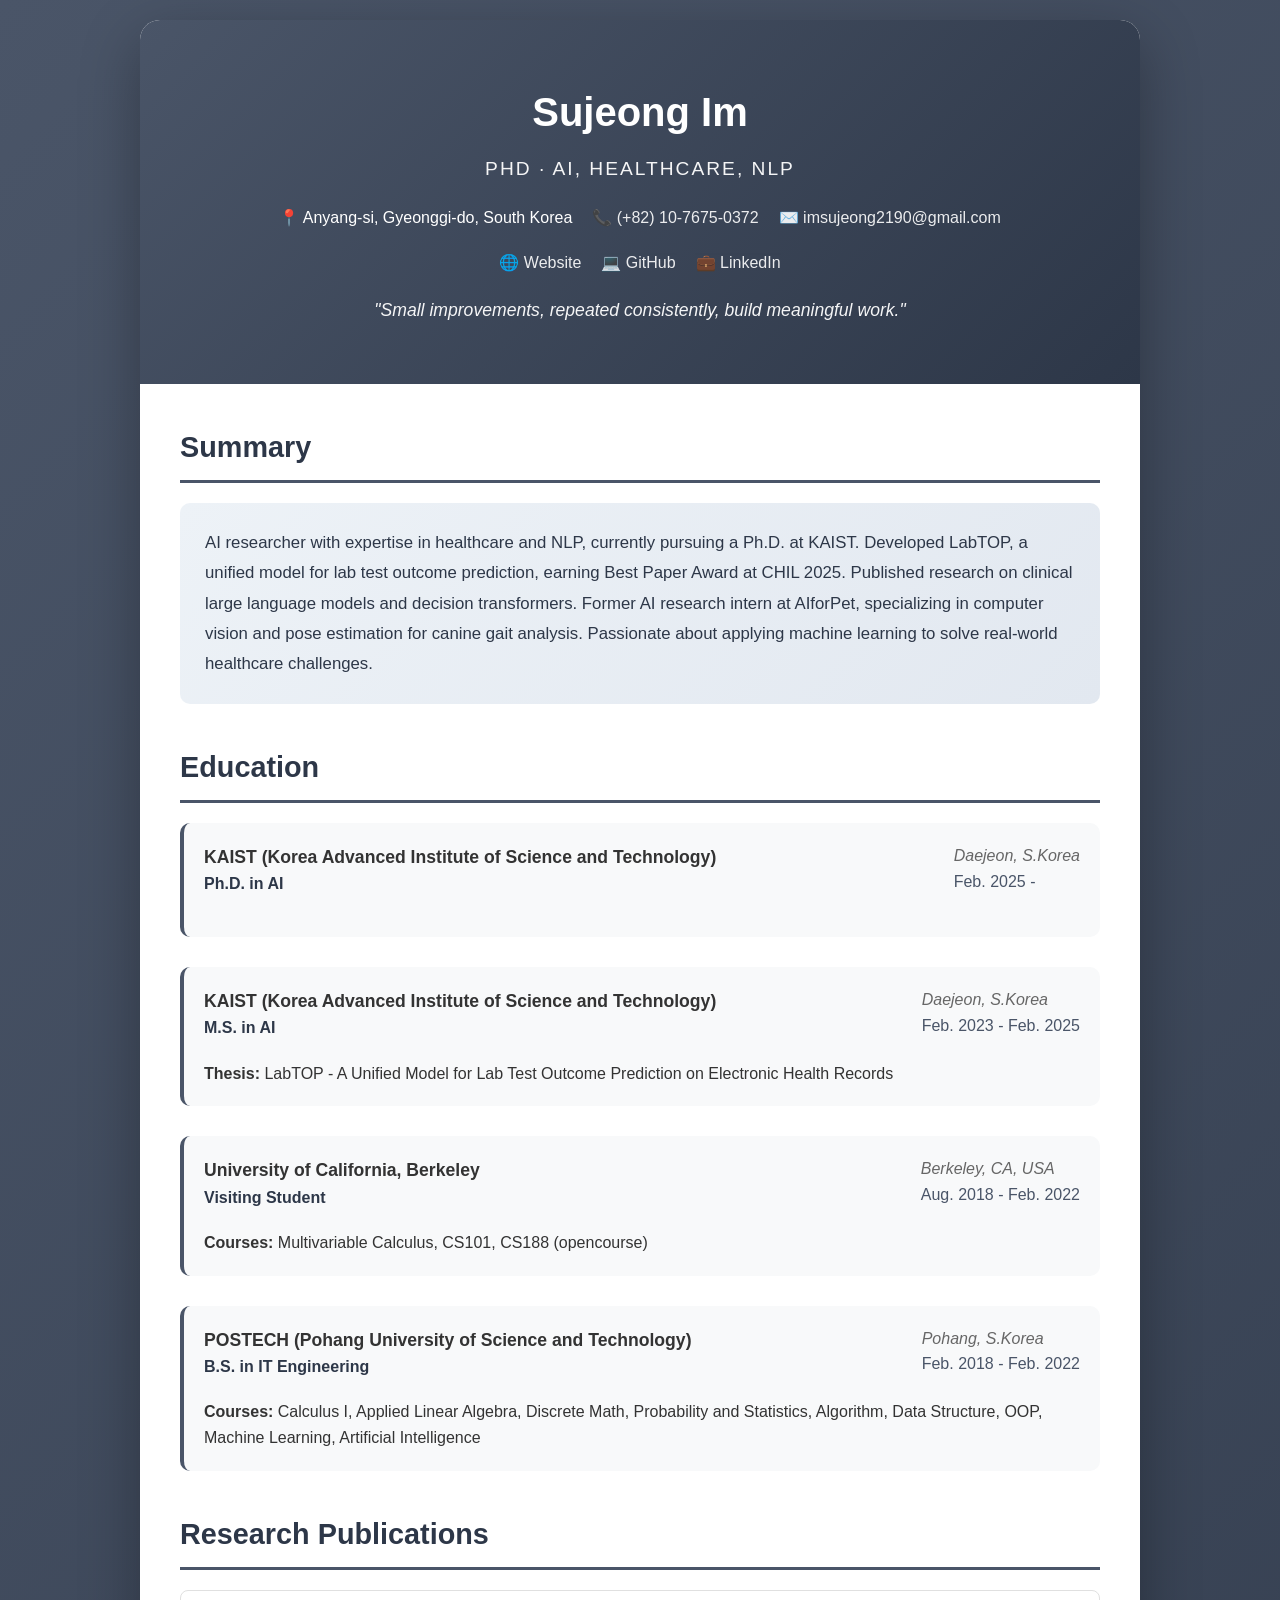
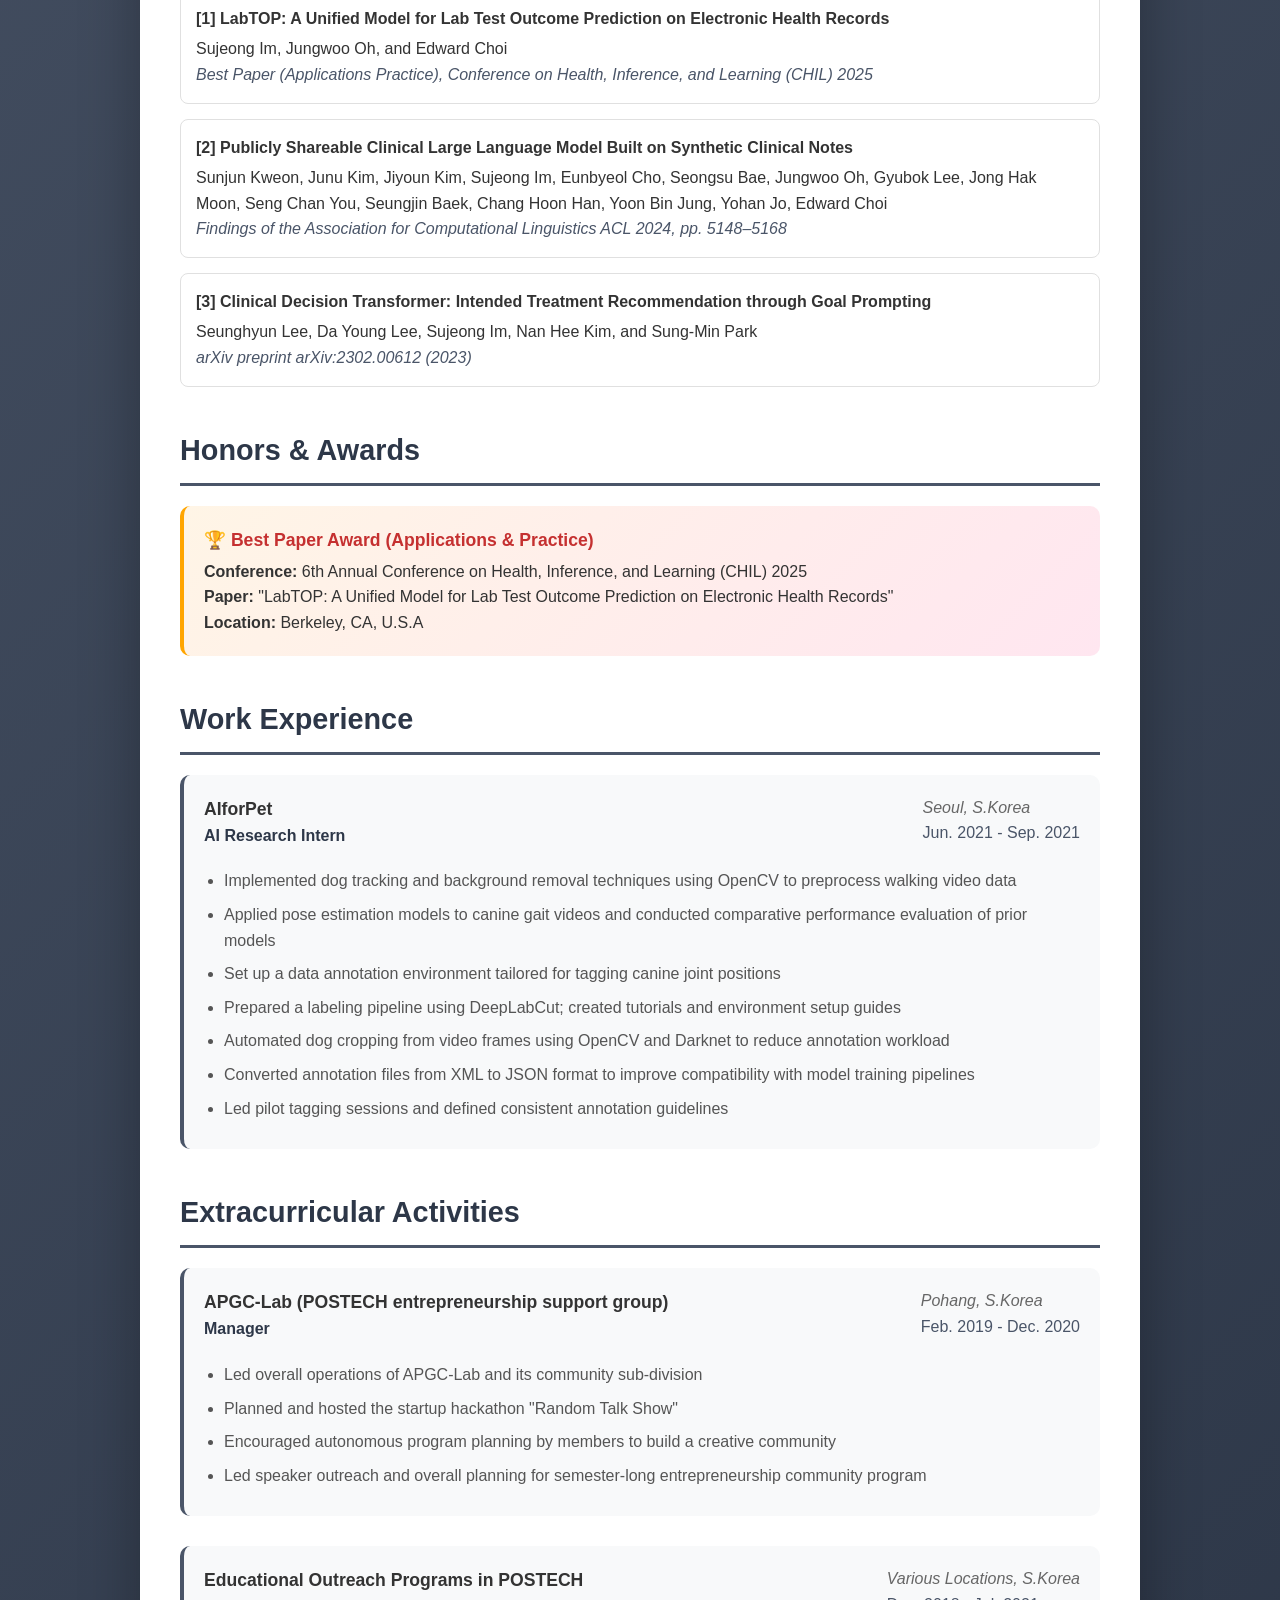
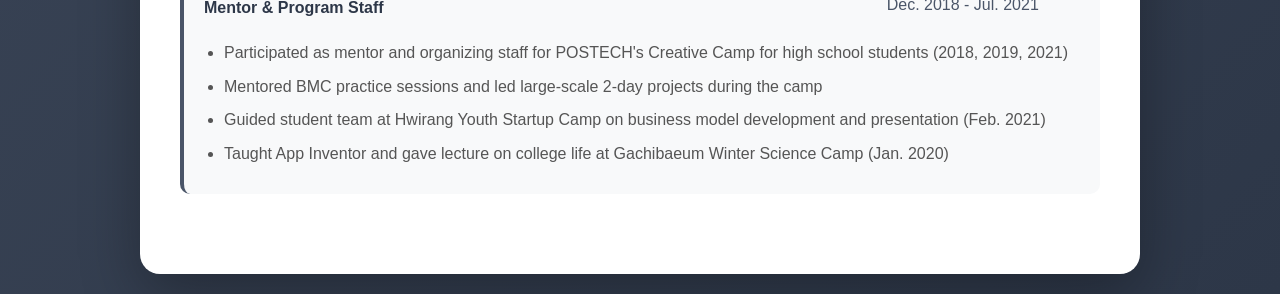
==== index.html @ f5089ef6 "Update index.html" ====
<!DOCTYPE html>
<html lang="ko">
<head>
    <meta charset="UTF-8">
    <meta name="viewport" content="width=device-width, initial-scale=1.0">
    <title>Sujeong Im - AI Researcher</title>
    <style>
        * {
            margin: 0;
            padding: 0;
            box-sizing: border-box;
        }

        body {
            font-family: -apple-system, BlinkMacSystemFont, 'Segoe UI', Roboto, 'Helvetica Neue', Arial, sans-serif;
            line-height: 1.6;
            color: #333;
            background: linear-gradient(135deg, #4a5568 0%, #2d3748 100%);
            min-height: 100vh;
            padding: 20px;
        }

        .container {
            max-width: 1000px;
            margin: 0 auto;
            background: white;
            border-radius: 20px;
            box-shadow: 0 20px 60px rgba(0,0,0,0.3);
            overflow: hidden;
        }

        header {
            background: linear-gradient(135deg, #4a5568 0%, #2d3748 100%);
            color: white;
            padding: 60px 40px;
            text-align: center;
        }

        h1 {
            font-size: 2.5em;
            margin-bottom: 10px;
            font-weight: 700;
        }

        .subtitle {
            font-size: 1.2em;
            opacity: 0.95;
            margin-bottom: 20px;
            letter-spacing: 2px;
        }

        .contact-info {
            display: flex;
            justify-content: center;
            gap: 20px;
            flex-wrap: wrap;
            margin-top: 20px;
        }

        .contact-info a {
            color: white;
            text-decoration: none;
            opacity: 0.9;
            transition: opacity 0.3s;
        }

        .contact-info a:hover {
            opacity: 1;
        }

        .quote {
            font-style: italic;
            margin-top: 20px;
            font-size: 1.1em;
            opacity: 0.95;
        }

        .content {
            padding: 40px;
        }

        section {
            margin-bottom: 40px;
        }

        h2 {
            color: #2d3748;
            font-size: 1.8em;
            margin-bottom: 20px;
            padding-bottom: 10px;
            border-bottom: 3px solid #4a5568;
        }

        h3 {
            color: #4a5568;
            font-size: 1.3em;
            margin-bottom: 10px;
        }

        .edu-item, .work-item, .activity-item {
            margin-bottom: 30px;
            padding: 20px;
            background: #f8f9fa;
            border-radius: 10px;
            border-left: 4px solid #4a5568;
        }

        .item-header {
            display: flex;
            justify-content: space-between;
            align-items: start;
            margin-bottom: 10px;
            flex-wrap: wrap;
        }

        .item-title {
            font-weight: 600;
            font-size: 1.1em;
            color: #333;
        }

        .item-location {
            color: #666;
            font-style: italic;
        }

        .item-date {
            color: #4a5568;
            font-weight: 500;
        }

        .item-role {
            color: #2d3748;
            font-weight: 600;
            margin-bottom: 10px;
        }

        ul {
            margin-left: 20px;
            margin-top: 10px;
        }

        li {
            margin-bottom: 8px;
            color: #555;
        }

        .publication {
            background: #fff;
            padding: 15px;
            margin-bottom: 15px;
            border-radius: 8px;
            border: 1px solid #e0e0e0;
        }

        .pub-title {
            font-weight: 600;
            color: #333;
            margin-bottom: 5px;
        }

        .pub-venue {
            color: #4a5568;
            font-style: italic;
        }

        .award {
            background: linear-gradient(135deg, #fff5e6 0%, #ffe6f0 100%);
            padding: 20px;
            border-radius: 10px;
            border-left: 4px solid #ffa500;
        }

        .award-title {
            font-weight: 700;
            font-size: 1.1em;
            color: #c53030;
            margin-bottom: 5px;
        }

        .summary-box {
            background: linear-gradient(135deg, #edf2f7 0%, #e2e8f0 100%);
            padding: 25px;
            border-radius: 10px;
            font-size: 1.05em;
            line-height: 1.8;
            color: #2d3748;
        }

        @media (max-width: 768px) {
            body {
                padding: 10px;
            }

            header {
                padding: 40px 20px;
            }

            h1 {
                font-size: 2em;
            }

            .content {
                padding: 20px;
            }

            .item-header {
                flex-direction: column;
            }

            .contact-info {
                flex-direction: column;
                gap: 10px;
            }
        }
    </style>
</head>
<body>
    <div class="container">
        <header>
            <h1>Sujeong Im</h1>
            <div class="subtitle">PHD · AI, HEALTHCARE, NLP</div>
            <div class="contact-info">
                <span>📍 Anyang-si, Gyeonggi-do, South Korea</span>
                <a href="tel:+821076750372">📞 (+82) 10-7675-0372</a>
                <a href="mailto:imsujeong2190@gmail.com">✉️ imsujeong2190@gmail.com</a>
            </div>
            <div class="contact-info">
                <a href="https://sujeongim.github.io/" target="_blank">🌐 Website</a>
                <a href="https://github.com/sujeongim" target="_blank">💻 GitHub</a>
                <a href="https://www.linkedin.com/in/sujeong-im-382959218/" target="_blank">💼 LinkedIn</a>
            </div>
            <div class="quote">"Small improvements, repeated consistently, build meaningful work."</div>
        </header>

        <div class="content">
            <section>
                <h2>Summary</h2>
                <div class="summary-box">
                    AI researcher with expertise in healthcare and NLP, currently pursuing a Ph.D. at KAIST. Developed LabTOP, a unified model for lab test outcome prediction, earning Best Paper Award at CHIL 2025. Published research on clinical large language models and decision transformers. Former AI research intern at AIforPet, specializing in computer vision and pose estimation for canine gait analysis. Passionate about applying machine learning to solve real-world healthcare challenges.
                </div>
            </section>

            <section>
                <h2>Education</h2>
                <div class="edu-item">
                    <div class="item-header">
                        <div>
                            <div class="item-title">KAIST (Korea Advanced Institute of Science and Technology)</div>
                            <div class="item-role">Ph.D. in AI</div>
                        </div>
                        <div>
                            <div class="item-location">Daejeon, S.Korea</div>
                            <div class="item-date">Feb. 2025 -</div>
                        </div>
                    </div>
                </div>

                <div class="edu-item">
                    <div class="item-header">
                        <div>
                            <div class="item-title">KAIST (Korea Advanced Institute of Science and Technology)</div>
                            <div class="item-role">M.S. in AI</div>
                        </div>
                        <div>
                            <div class="item-location">Daejeon, S.Korea</div>
                            <div class="item-date">Feb. 2023 - Feb. 2025</div>
                        </div>
                    </div>
                    <div><strong>Thesis:</strong> LabTOP - A Unified Model for Lab Test Outcome Prediction on Electronic Health Records</div>
                </div>

                <div class="edu-item">
                    <div class="item-header">
                        <div>
                            <div class="item-title">University of California, Berkeley</div>
                            <div class="item-role">Visiting Student</div>
                        </div>
                        <div>
                            <div class="item-location">Berkeley, CA, USA</div>
                            <div class="item-date">Aug. 2018 - Feb. 2022</div>
                        </div>
                    </div>
                    <div><strong>Courses:</strong> Multivariable Calculus, CS101, CS188 (opencourse)</div>
                </div>

                <div class="edu-item">
                    <div class="item-header">
                        <div>
                            <div class="item-title">POSTECH (Pohang University of Science and Technology)</div>
                            <div class="item-role">B.S. in IT Engineering</div>
                        </div>
                        <div>
                            <div class="item-location">Pohang, S.Korea</div>
                            <div class="item-date">Feb. 2018 - Feb. 2022</div>
                        </div>
                    </div>
                    <div><strong>Courses:</strong> Calculus I, Applied Linear Algebra, Discrete Math, Probability and Statistics, Algorithm, Data Structure, OOP, Machine Learning, Artificial Intelligence</div>
                </div>
            </section>

            <section>
                <h2>Research Publications</h2>
                <div class="publication">
                    <div class="pub-title">[1] LabTOP: A Unified Model for Lab Test Outcome Prediction on Electronic Health Records</div>
                    <div>Sujeong Im, Jungwoo Oh, and Edward Choi</div>
                    <div class="pub-venue">Best Paper (Applications Practice), Conference on Health, Inference, and Learning (CHIL) 2025</div>
                </div>

                <div class="publication">
                    <div class="pub-title">[2] Publicly Shareable Clinical Large Language Model Built on Synthetic Clinical Notes</div>
                    <div>Sunjun Kweon, Junu Kim, Jiyoun Kim, Sujeong Im, Eunbyeol Cho, Seongsu Bae, Jungwoo Oh, Gyubok Lee, Jong Hak Moon, Seng Chan You, Seungjin Baek, Chang Hoon Han, Yoon Bin Jung, Yohan Jo, Edward Choi</div>
                    <div class="pub-venue">Findings of the Association for Computational Linguistics ACL 2024, pp. 5148–5168</div>
                </div>

                <div class="publication">
                    <div class="pub-title">[3] Clinical Decision Transformer: Intended Treatment Recommendation through Goal Prompting</div>
                    <div>Seunghyun Lee, Da Young Lee, Sujeong Im, Nan Hee Kim, and Sung-Min Park</div>
                    <div class="pub-venue">arXiv preprint arXiv:2302.00612 (2023)</div>
                </div>
            </section>

            <section>
                <h2>Honors & Awards</h2>
                <div class="award">
                    <div class="award-title">🏆 Best Paper Award (Applications & Practice)</div>
                    <div><strong>Conference:</strong> 6th Annual Conference on Health, Inference, and Learning (CHIL) 2025</div>
                    <div><strong>Paper:</strong> "LabTOP: A Unified Model for Lab Test Outcome Prediction on Electronic Health Records"</div>
                    <div><strong>Location:</strong> Berkeley, CA, U.S.A</div>
                </div>
            </section>

            <section>
                <h2>Work Experience</h2>
                <div class="work-item">
                    <div class="item-header">
                        <div>
                            <div class="item-title">AIforPet</div>
                            <div class="item-role">AI Research Intern</div>
                        </div>
                        <div>
                            <div class="item-location">Seoul, S.Korea</div>
                            <div class="item-date">Jun. 2021 - Sep. 2021</div>
                        </div>
                    </div>
                    <ul>
                        <li>Implemented dog tracking and background removal techniques using OpenCV to preprocess walking video data</li>
                        <li>Applied pose estimation models to canine gait videos and conducted comparative performance evaluation of prior models</li>
                        <li>Set up a data annotation environment tailored for tagging canine joint positions</li>
                        <li>Prepared a labeling pipeline using DeepLabCut; created tutorials and environment setup guides</li>
                        <li>Automated dog cropping from video frames using OpenCV and Darknet to reduce annotation workload</li>
                        <li>Converted annotation files from XML to JSON format to improve compatibility with model training pipelines</li>
                        <li>Led pilot tagging sessions and defined consistent annotation guidelines</li>
                    </ul>
                </div>
            </section>

            <section>
                <h2>Extracurricular Activities</h2>
                <div class="activity-item">
                    <div class="item-header">
                        <div>
                            <div class="item-title">APGC-Lab (POSTECH entrepreneurship support group)</div>
                            <div class="item-role">Manager</div>
                        </div>
                        <div>
                            <div class="item-location">Pohang, S.Korea</div>
                            <div class="item-date">Feb. 2019 - Dec. 2020</div>
                        </div>
                    </div>
                    <ul>
                        <li>Led overall operations of APGC-Lab and its community sub-division</li>
                        <li>Planned and hosted the startup hackathon "Random Talk Show"</li>
                        <li>Encouraged autonomous program planning by members to build a creative community</li>
                        <li>Led speaker outreach and overall planning for semester-long entrepreneurship community program</li>
                    </ul>
                </div>

                <div class="activity-item">
                    <div class="item-header">
                        <div>
                            <div class="item-title">Educational Outreach Programs in POSTECH</div>
                            <div class="item-role">Mentor & Program Staff</div>
                        </div>
                        <div>
                            <div class="item-location">Various Locations, S.Korea</div>
                            <div class="item-date">Dec. 2018 - Jul. 2021</div>
                        </div>
                    </div>
                    <ul>
                        <li>Participated as mentor and organizing staff for POSTECH's Creative Camp for high school students (2018, 2019, 2021)</li>
                        <li>Mentored BMC practice sessions and led large-scale 2-day projects during the camp</li>
                        <li>Guided student team at Hwirang Youth Startup Camp on business model development and presentation (Feb. 2021)</li>
                        <li>Taught App Inventor and gave lecture on college life at Gachibaeum Winter Science Camp (Jan. 2020)</li>
                    </ul>
                </div>
            </section>
        </div>
    </div>
</body>
</html>
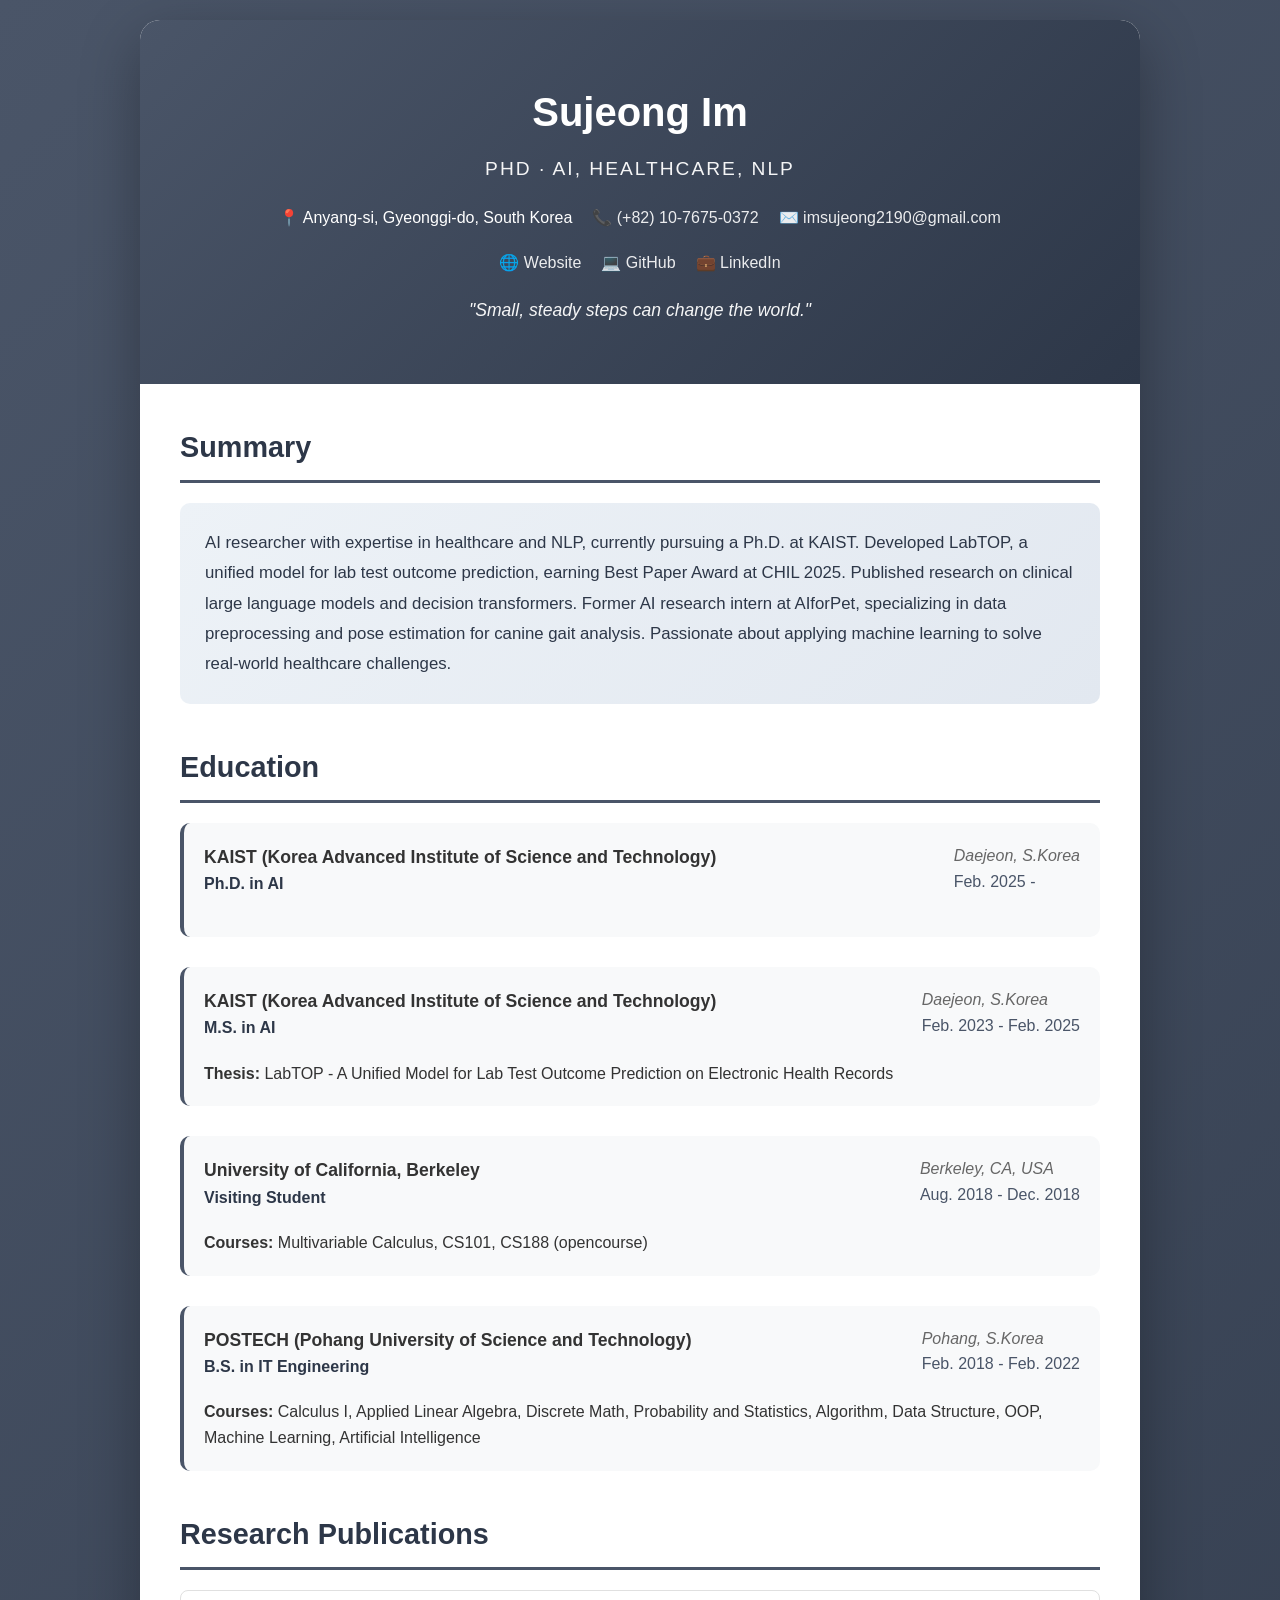
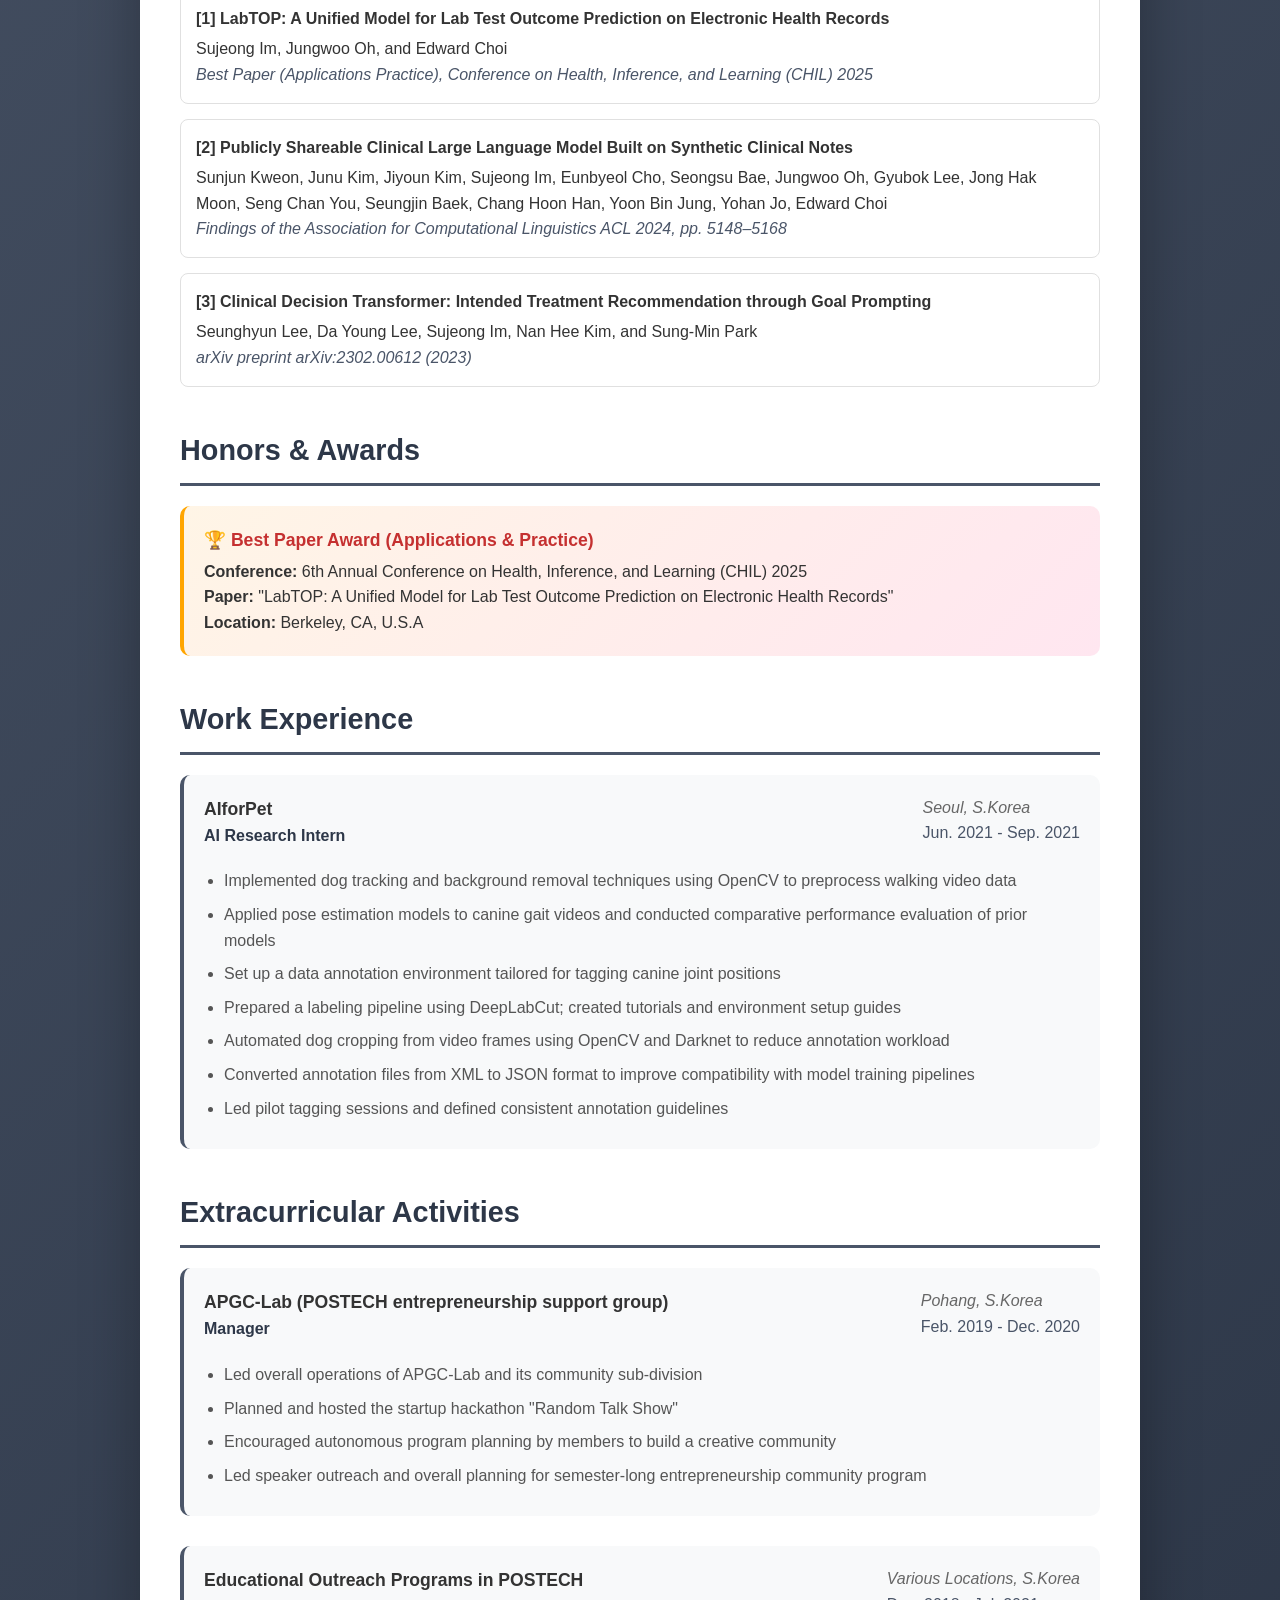
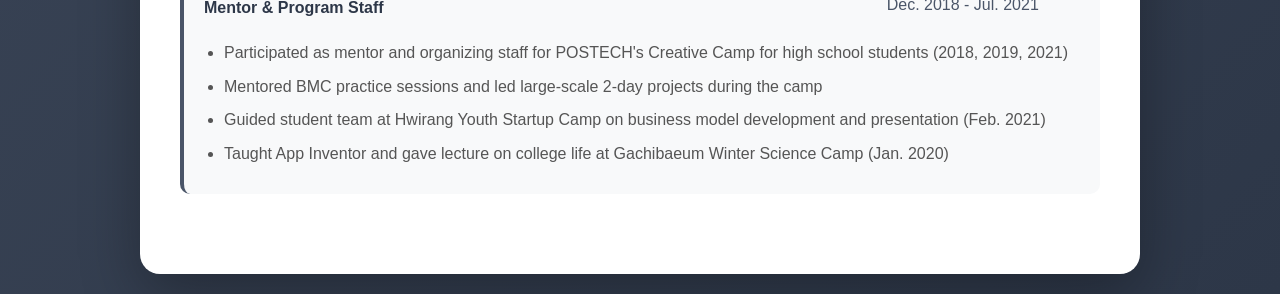
==== commit 66f8fff8: "edit : changed contents" ====
--- a/index.html
+++ b/index.html
@@ -230,14 +230,14 @@
                 <a href="https://github.com/sujeongim" target="_blank">💻 GitHub</a>
                 <a href="https://www.linkedin.com/in/sujeong-im-382959218/" target="_blank">💼 LinkedIn</a>
             </div>
-            <div class="quote">"Small improvements, repeated consistently, build meaningful work."</div>
+            <div class="quote">"Small, steady steps can change the world."</div>
         </header>
 
         <div class="content">
             <section>
                 <h2>Summary</h2>
                 <div class="summary-box">
-                    AI researcher with expertise in healthcare and NLP, currently pursuing a Ph.D. at KAIST. Developed LabTOP, a unified model for lab test outcome prediction, earning Best Paper Award at CHIL 2025. Published research on clinical large language models and decision transformers. Former AI research intern at AIforPet, specializing in computer vision and pose estimation for canine gait analysis. Passionate about applying machine learning to solve real-world healthcare challenges.
+                    AI researcher with expertise in healthcare and NLP, currently pursuing a Ph.D. at KAIST. Developed LabTOP, a unified model for lab test outcome prediction, earning Best Paper Award at CHIL 2025. Published research on clinical large language models and decision transformers. Former AI research intern at AIforPet, specializing in data preprocessing and pose estimation for canine gait analysis. Passionate about applying machine learning to solve real-world healthcare challenges.
                 </div>
             </section>
 
@@ -278,7 +278,7 @@
                         </div>
                         <div>
                             <div class="item-location">Berkeley, CA, USA</div>
-                            <div class="item-date">Aug. 2018 - Feb. 2022</div>
+                            <div class="item-date">Aug. 2018 - Dec. 2018</div>
                         </div>
                     </div>
                     <div><strong>Courses:</strong> Multivariable Calculus, CS101, CS188 (opencourse)</div>
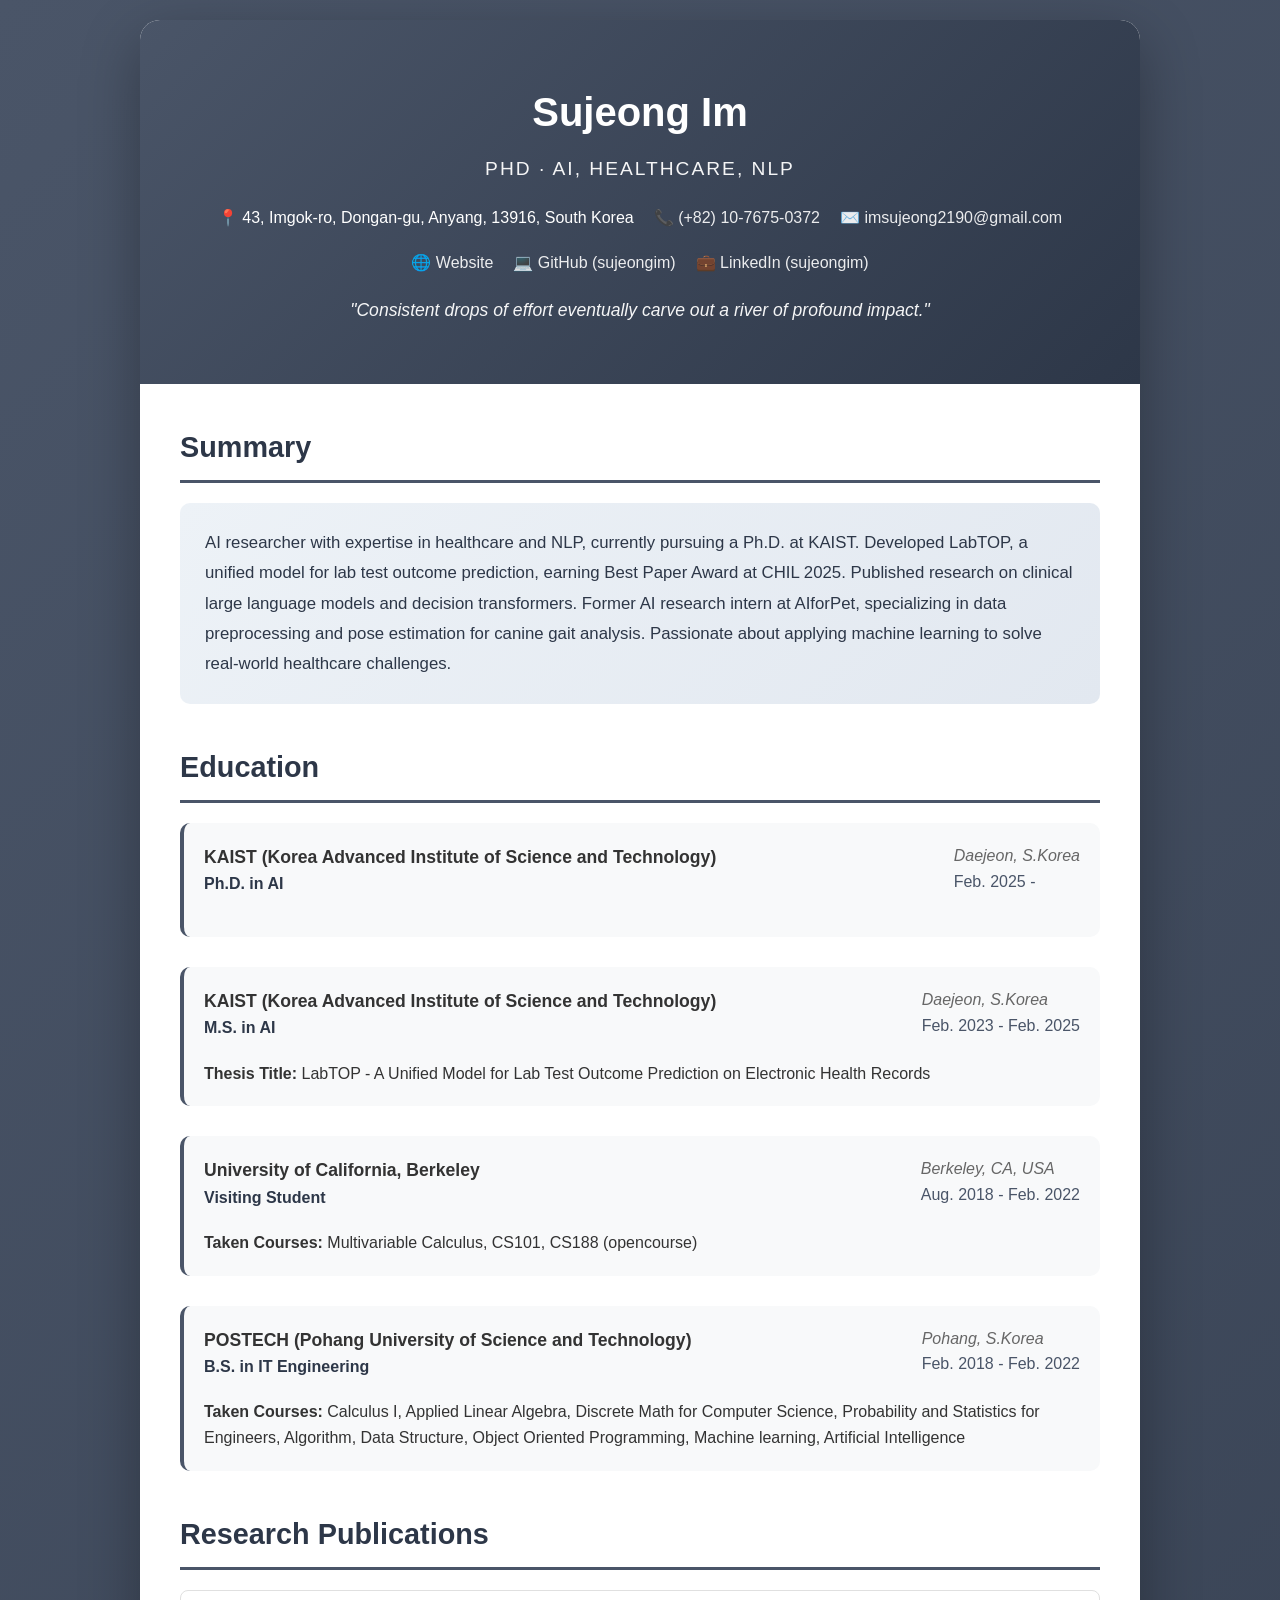
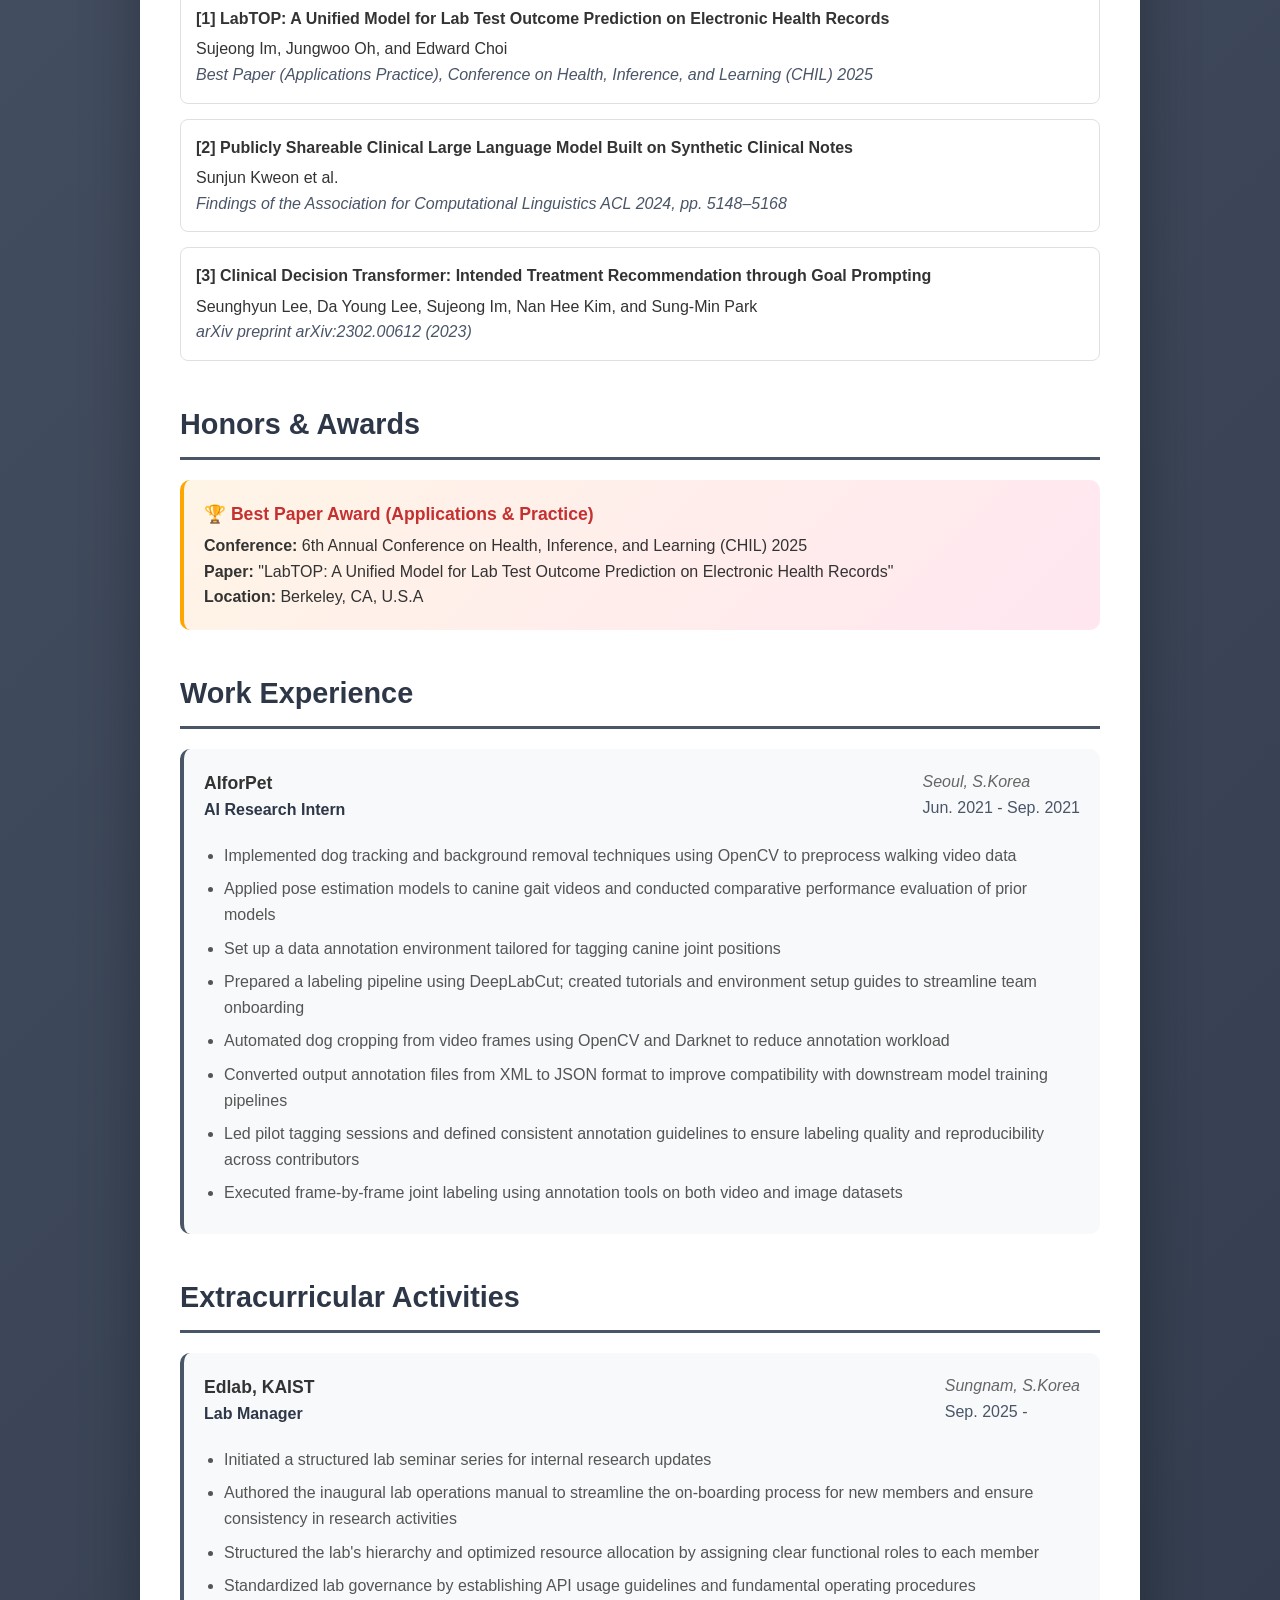
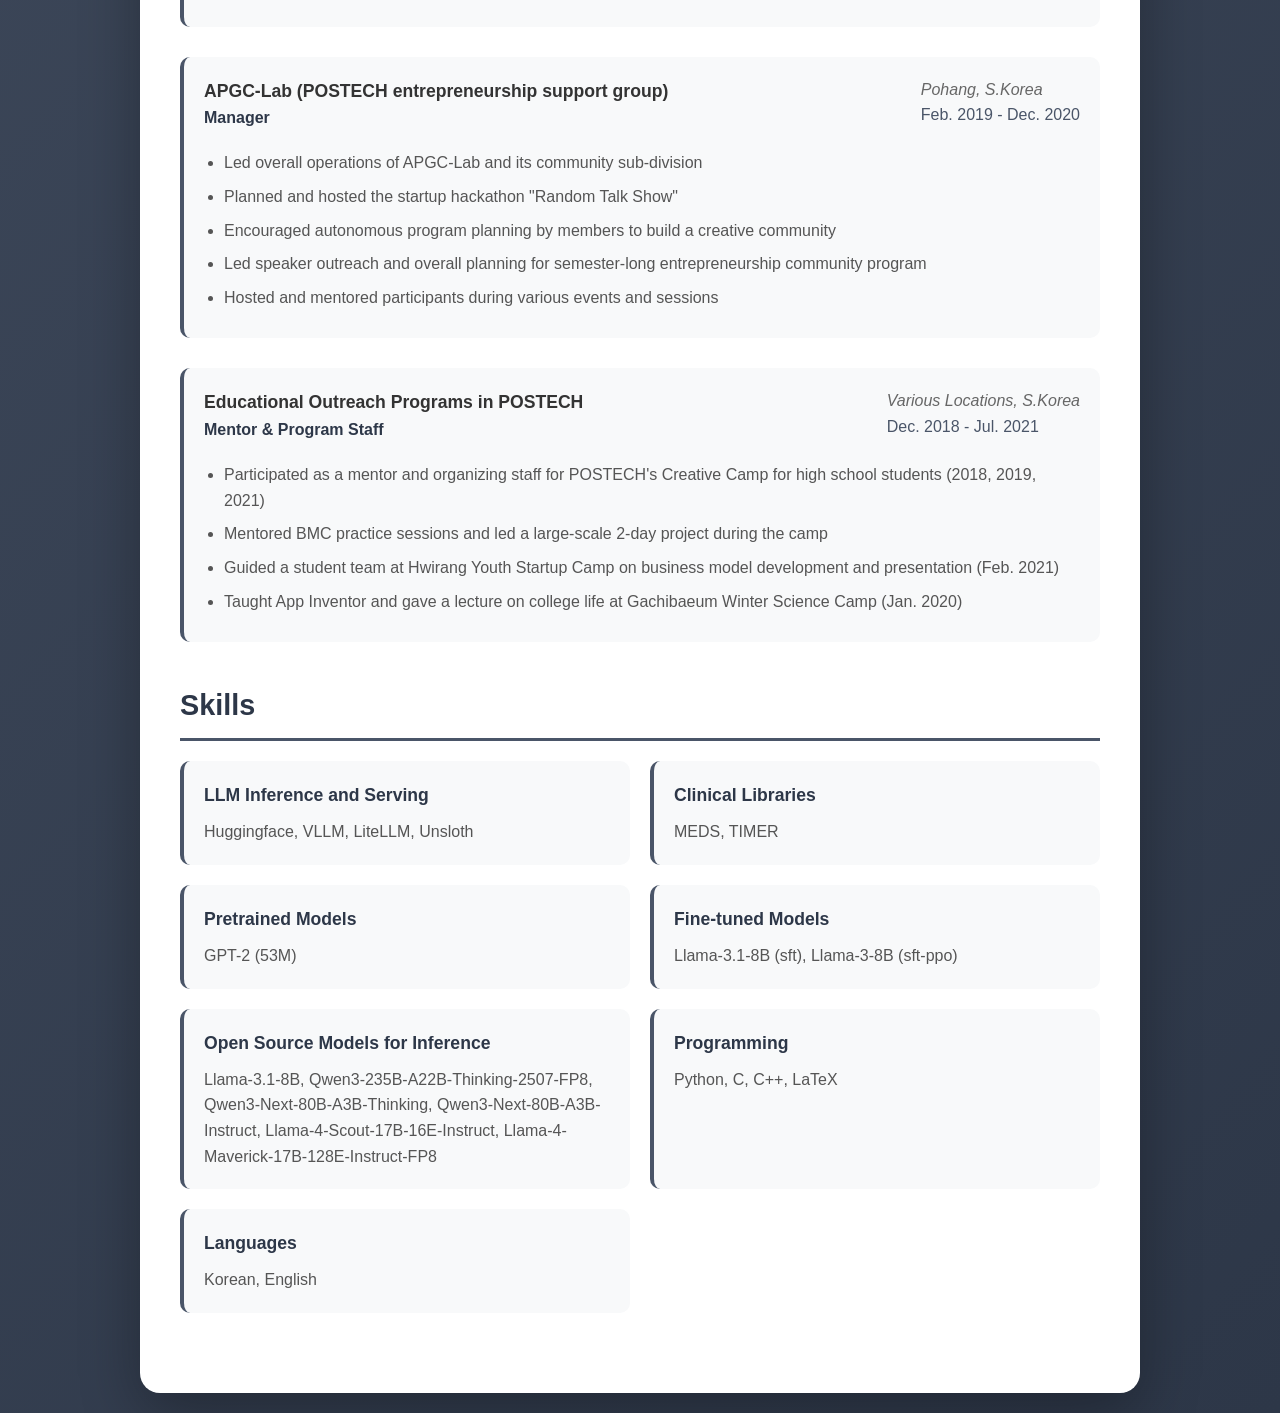
==== commit 4db6c383: "Update index.html" ====
--- a/index.html
+++ b/index.html
@@ -187,6 +187,31 @@
             color: #2d3748;
         }
 
+        .skills-grid {
+            display: grid;
+            grid-template-columns: repeat(auto-fit, minmax(300px, 1fr));
+            gap: 20px;
+            margin-top: 20px;
+        }
+
+        .skill-category {
+            background: #f8f9fa;
+            padding: 20px;
+            border-radius: 10px;
+            border-left: 4px solid #4a5568;
+        }
+
+        .skill-category h3 {
+            font-size: 1.1em;
+            margin-bottom: 10px;
+            color: #2d3748;
+        }
+
+        .skill-category p {
+            color: #555;
+            line-height: 1.6;
+        }
+
         @media (max-width: 768px) {
             body {
                 padding: 10px;
@@ -211,6 +236,10 @@
             .contact-info {
                 flex-direction: column;
                 gap: 10px;
+            }
+
+            .skills-grid {
+                grid-template-columns: 1fr;
             }
         }
     </style>
@@ -221,16 +250,16 @@
             <h1>Sujeong Im</h1>
             <div class="subtitle">PHD · AI, HEALTHCARE, NLP</div>
             <div class="contact-info">
-                <span>📍 Anyang-si, Gyeonggi-do, South Korea</span>
+                <span>📍 43, Imgok-ro, Dongan-gu, Anyang, 13916, South Korea</span>
                 <a href="tel:+821076750372">📞 (+82) 10-7675-0372</a>
                 <a href="mailto:imsujeong2190@gmail.com">✉️ imsujeong2190@gmail.com</a>
             </div>
             <div class="contact-info">
                 <a href="https://sujeongim.github.io/" target="_blank">🌐 Website</a>
-                <a href="https://github.com/sujeongim" target="_blank">💻 GitHub</a>
-                <a href="https://www.linkedin.com/in/sujeong-im-382959218/" target="_blank">💼 LinkedIn</a>
+                <a href="https://github.com/sujeongim" target="_blank">💻 GitHub (sujeongim)</a>
+                <a href="https://www.linkedin.com/in/sujeong-im-382959218/" target="_blank">💼 LinkedIn (sujeongim)</a>
             </div>
-            <div class="quote">"Small, steady steps can change the world."</div>
+            <div class="quote">"Consistent drops of effort eventually carve out a river of profound impact."</div>
         </header>
 
         <div class="content">
@@ -267,7 +296,7 @@
                             <div class="item-date">Feb. 2023 - Feb. 2025</div>
                         </div>
                     </div>
-                    <div><strong>Thesis:</strong> LabTOP - A Unified Model for Lab Test Outcome Prediction on Electronic Health Records</div>
+                    <div><strong>Thesis Title:</strong> LabTOP - A Unified Model for Lab Test Outcome Prediction on Electronic Health Records</div>
                 </div>
 
                 <div class="edu-item">
@@ -278,10 +307,10 @@
                         </div>
                         <div>
                             <div class="item-location">Berkeley, CA, USA</div>
-                            <div class="item-date">Aug. 2018 - Dec. 2018</div>
-                        </div>
-                    </div>
-                    <div><strong>Courses:</strong> Multivariable Calculus, CS101, CS188 (opencourse)</div>
+                            <div class="item-date">Aug. 2018 - Feb. 2022</div>
+                        </div>
+                    </div>
+                    <div><strong>Taken Courses:</strong> Multivariable Calculus, CS101, CS188 (opencourse)</div>
                 </div>
 
                 <div class="edu-item">
@@ -295,7 +324,7 @@
                             <div class="item-date">Feb. 2018 - Feb. 2022</div>
                         </div>
                     </div>
-                    <div><strong>Courses:</strong> Calculus I, Applied Linear Algebra, Discrete Math, Probability and Statistics, Algorithm, Data Structure, OOP, Machine Learning, Artificial Intelligence</div>
+                    <div><strong>Taken Courses:</strong> Calculus I, Applied Linear Algebra, Discrete Math for Computer Science, Probability and Statistics for Engineers, Algorithm, Data Structure, Object Oriented Programming, Machine learning, Artificial Intelligence</div>
                 </div>
             </section>
 
@@ -309,7 +338,7 @@
 
                 <div class="publication">
                     <div class="pub-title">[2] Publicly Shareable Clinical Large Language Model Built on Synthetic Clinical Notes</div>
-                    <div>Sunjun Kweon, Junu Kim, Jiyoun Kim, Sujeong Im, Eunbyeol Cho, Seongsu Bae, Jungwoo Oh, Gyubok Lee, Jong Hak Moon, Seng Chan You, Seungjin Baek, Chang Hoon Han, Yoon Bin Jung, Yohan Jo, Edward Choi</div>
+                    <div>Sunjun Kweon et al.</div>
                     <div class="pub-venue">Findings of the Association for Computational Linguistics ACL 2024, pp. 5148–5168</div>
                 </div>
 
@@ -347,16 +376,36 @@
                         <li>Implemented dog tracking and background removal techniques using OpenCV to preprocess walking video data</li>
                         <li>Applied pose estimation models to canine gait videos and conducted comparative performance evaluation of prior models</li>
                         <li>Set up a data annotation environment tailored for tagging canine joint positions</li>
-                        <li>Prepared a labeling pipeline using DeepLabCut; created tutorials and environment setup guides</li>
+                        <li>Prepared a labeling pipeline using DeepLabCut; created tutorials and environment setup guides to streamline team onboarding</li>
                         <li>Automated dog cropping from video frames using OpenCV and Darknet to reduce annotation workload</li>
-                        <li>Converted annotation files from XML to JSON format to improve compatibility with model training pipelines</li>
-                        <li>Led pilot tagging sessions and defined consistent annotation guidelines</li>
+                        <li>Converted output annotation files from XML to JSON format to improve compatibility with downstream model training pipelines</li>
+                        <li>Led pilot tagging sessions and defined consistent annotation guidelines to ensure labeling quality and reproducibility across contributors</li>
+                        <li>Executed frame-by-frame joint labeling using annotation tools on both video and image datasets</li>
                     </ul>
                 </div>
             </section>
 
             <section>
                 <h2>Extracurricular Activities</h2>
+                <div class="activity-item">
+                    <div class="item-header">
+                        <div>
+                            <div class="item-title">Edlab, KAIST</div>
+                            <div class="item-role">Lab Manager</div>
+                        </div>
+                        <div>
+                            <div class="item-location">Sungnam, S.Korea</div>
+                            <div class="item-date">Sep. 2025 -</div>
+                        </div>
+                    </div>
+                    <ul>
+                        <li>Initiated a structured lab seminar series for internal research updates</li>
+                        <li>Authored the inaugural lab operations manual to streamline the on-boarding process for new members and ensure consistency in research activities</li>
+                        <li>Structured the lab's hierarchy and optimized resource allocation by assigning clear functional roles to each member</li>
+                        <li>Standardized lab governance by establishing API usage guidelines and fundamental operating procedures</li>
+                    </ul>
+                </div>
+
                 <div class="activity-item">
                     <div class="item-header">
                         <div>
@@ -373,6 +422,7 @@
                         <li>Planned and hosted the startup hackathon "Random Talk Show"</li>
                         <li>Encouraged autonomous program planning by members to build a creative community</li>
                         <li>Led speaker outreach and overall planning for semester-long entrepreneurship community program</li>
+                        <li>Hosted and mentored participants during various events and sessions</li>
                     </ul>
                 </div>
 
@@ -388,11 +438,45 @@
                         </div>
                     </div>
                     <ul>
-                        <li>Participated as mentor and organizing staff for POSTECH's Creative Camp for high school students (2018, 2019, 2021)</li>
-                        <li>Mentored BMC practice sessions and led large-scale 2-day projects during the camp</li>
-                        <li>Guided student team at Hwirang Youth Startup Camp on business model development and presentation (Feb. 2021)</li>
-                        <li>Taught App Inventor and gave lecture on college life at Gachibaeum Winter Science Camp (Jan. 2020)</li>
+                        <li>Participated as a mentor and organizing staff for POSTECH's Creative Camp for high school students (2018, 2019, 2021)</li>
+                        <li>Mentored BMC practice sessions and led a large-scale 2-day project during the camp</li>
+                        <li>Guided a student team at Hwirang Youth Startup Camp on business model development and presentation (Feb. 2021)</li>
+                        <li>Taught App Inventor and gave a lecture on college life at Gachibaeum Winter Science Camp (Jan. 2020)</li>
                     </ul>
+                </div>
+            </section>
+
+            <section>
+                <h2>Skills</h2>
+                <div class="skills-grid">
+                    <div class="skill-category">
+                        <h3>LLM Inference and Serving</h3>
+                        <p>Huggingface, VLLM, LiteLLM, Unsloth</p>
+                    </div>
+                    <div class="skill-category">
+                        <h3>Clinical Libraries</h3>
+                        <p>MEDS, TIMER</p>
+                    </div>
+                    <div class="skill-category">
+                        <h3>Pretrained Models</h3>
+                        <p>GPT-2 (53M)</p>
+                    </div>
+                    <div class="skill-category">
+                        <h3>Fine-tuned Models</h3>
+                        <p>Llama-3.1-8B (sft), Llama-3-8B (sft-ppo)</p>
+                    </div>
+                    <div class="skill-category">
+                        <h3>Open Source Models for Inference</h3>
+                        <p>Llama-3.1-8B, Qwen3-235B-A22B-Thinking-2507-FP8, Qwen3-Next-80B-A3B-Thinking, Qwen3-Next-80B-A3B-Instruct, Llama-4-Scout-17B-16E-Instruct, Llama-4-Maverick-17B-128E-Instruct-FP8</p>
+                    </div>
+                    <div class="skill-category">
+                        <h3>Programming</h3>
+                        <p>Python, C, C++, LaTeX</p>
+                    </div>
+                    <div class="skill-category">
+                        <h3>Languages</h3>
+                        <p>Korean, English</p>
+                    </div>
                 </div>
             </section>
         </div>
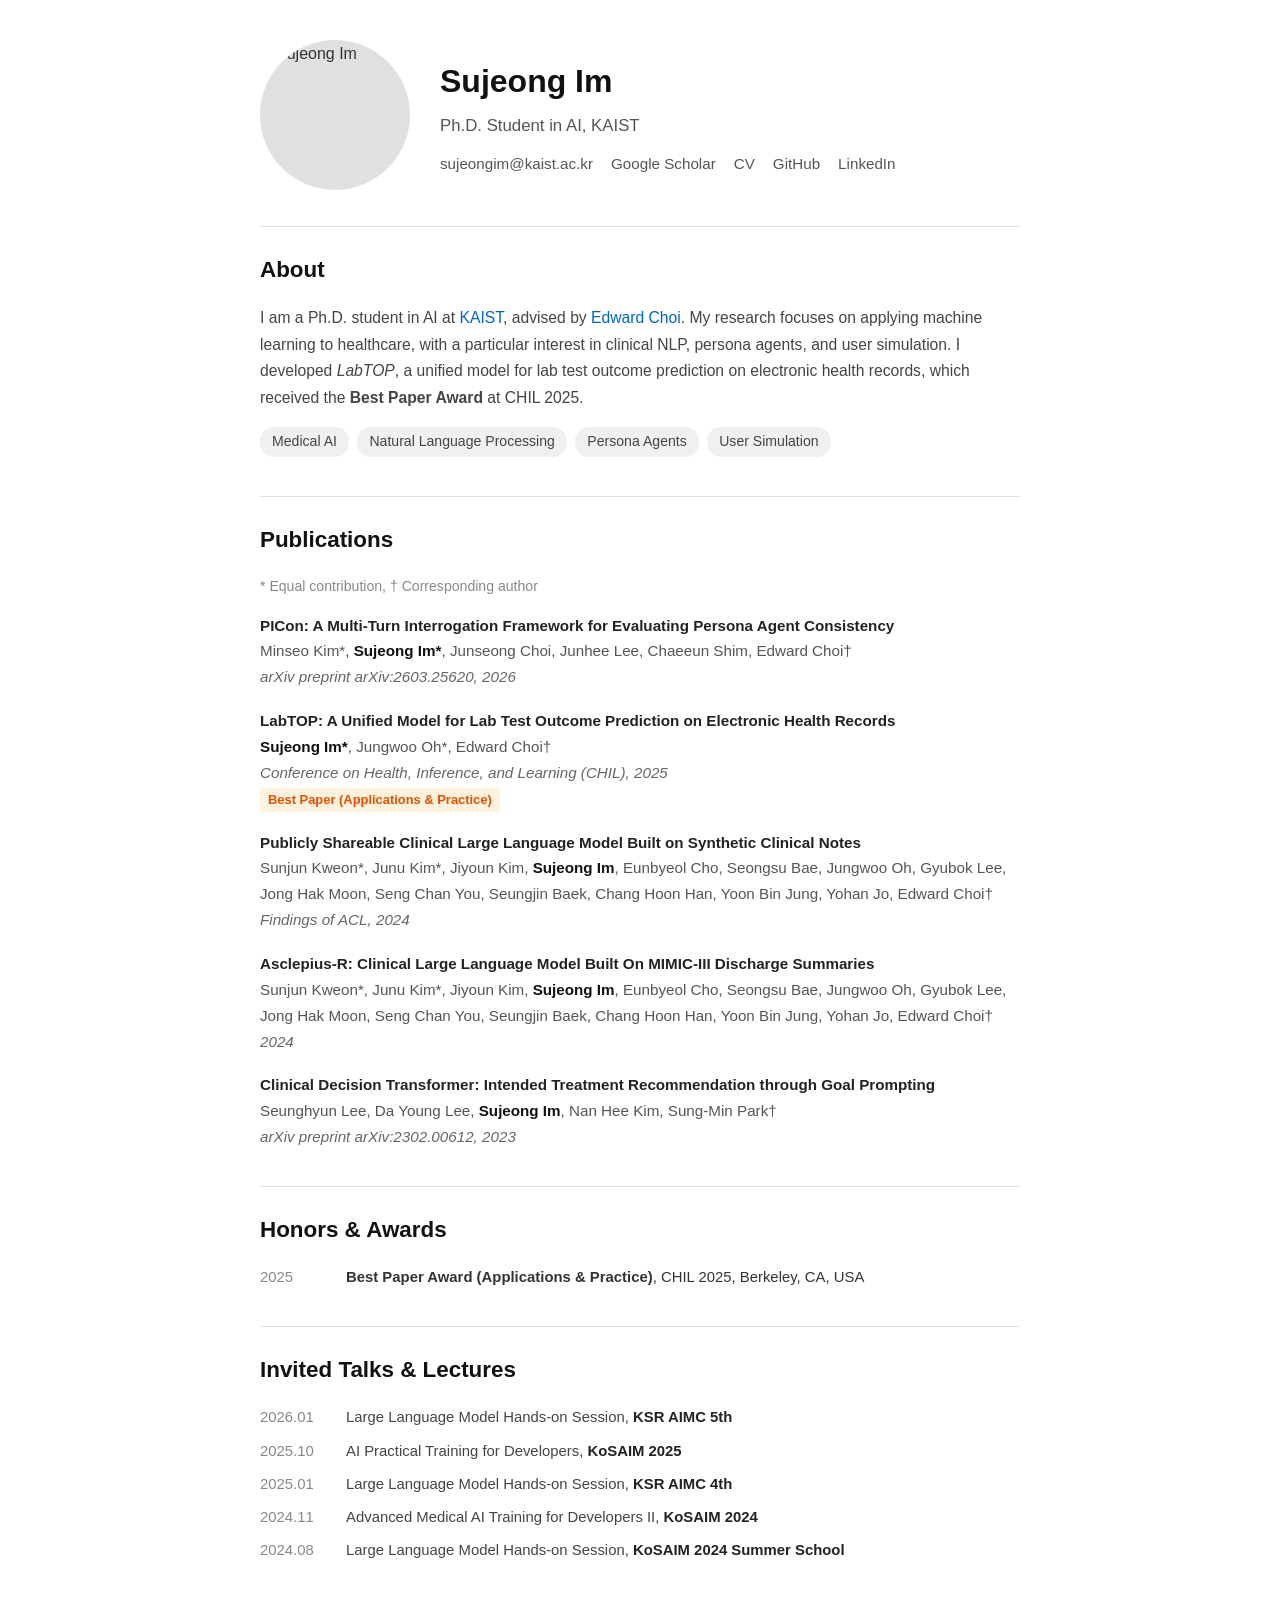
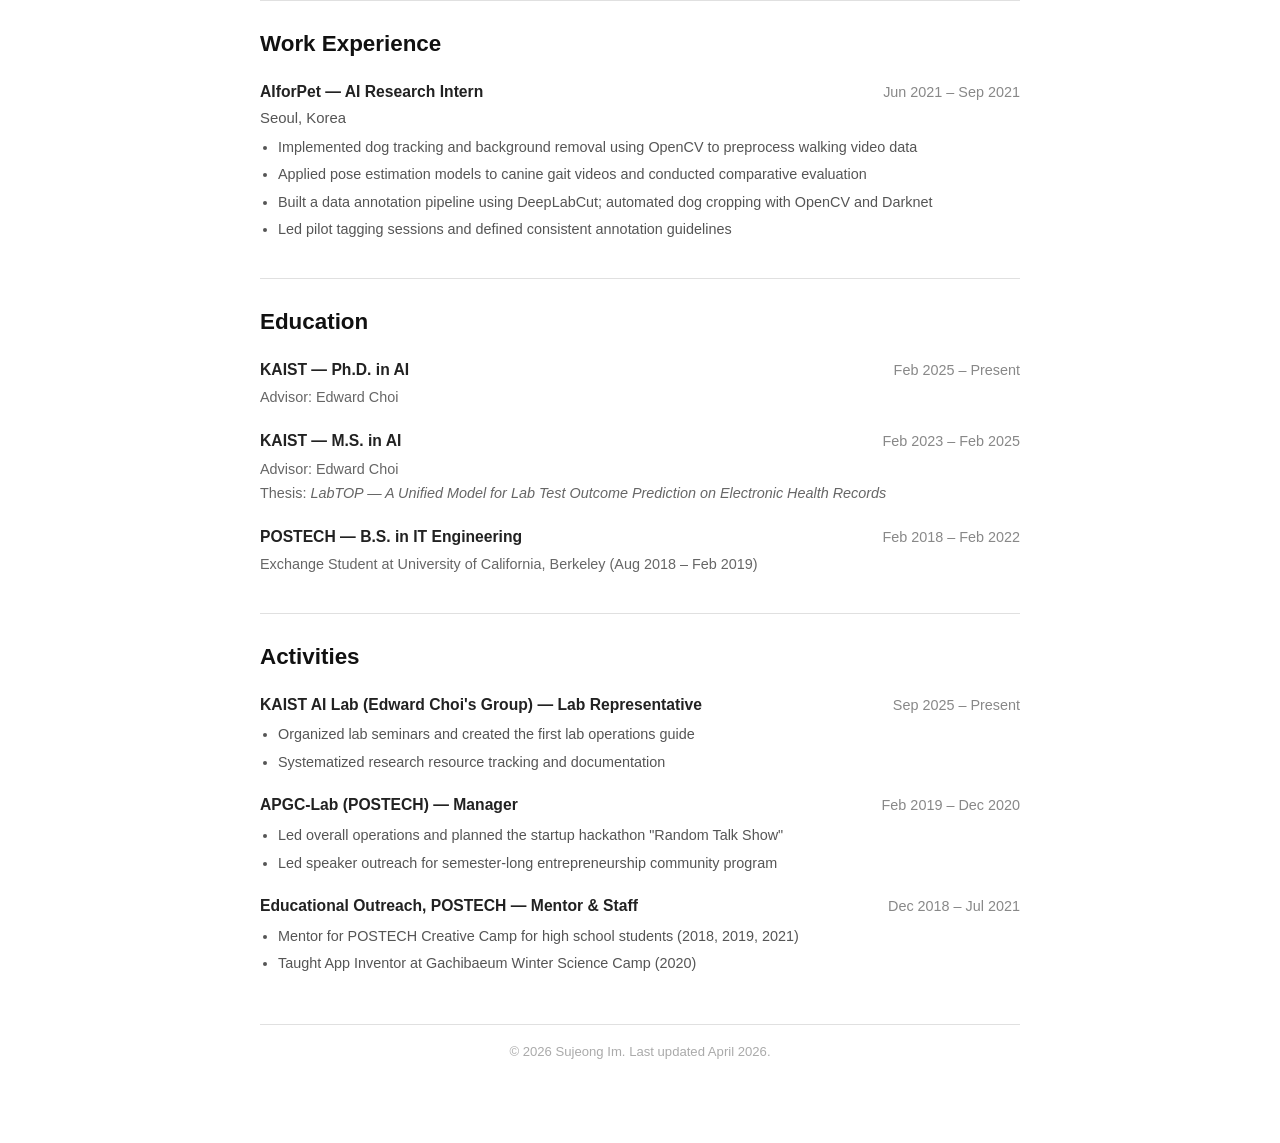
==== commit 731f7279: "update website" ====
--- a/index.html
+++ b/index.html
@@ -1,485 +1,448 @@
 <!DOCTYPE html>
-<html lang="ko">
+<html lang="en">
 <head>
     <meta charset="UTF-8">
     <meta name="viewport" content="width=device-width, initial-scale=1.0">
-    <title>Sujeong Im - AI Researcher</title>
+    <title>Sujeong Im</title>
     <style>
-        * {
-            margin: 0;
-            padding: 0;
-            box-sizing: border-box;
-        }
+        * { margin: 0; padding: 0; box-sizing: border-box; }
 
         body {
             font-family: -apple-system, BlinkMacSystemFont, 'Segoe UI', Roboto, 'Helvetica Neue', Arial, sans-serif;
-            line-height: 1.6;
+            line-height: 1.7;
             color: #333;
-            background: linear-gradient(135deg, #4a5568 0%, #2d3748 100%);
-            min-height: 100vh;
-            padding: 20px;
-        }
+            background: #fff;
+        }
+
+        a { color: #0066cc; text-decoration: none; }
+        a:hover { text-decoration: underline; }
 
         .container {
-            max-width: 1000px;
+            max-width: 800px;
             margin: 0 auto;
-            background: white;
-            border-radius: 20px;
-            box-shadow: 0 20px 60px rgba(0,0,0,0.3);
-            overflow: hidden;
-        }
-
-        header {
-            background: linear-gradient(135deg, #4a5568 0%, #2d3748 100%);
-            color: white;
-            padding: 60px 40px;
-            text-align: center;
-        }
-
-        h1 {
-            font-size: 2.5em;
+            padding: 40px 20px;
+        }
+
+        /* ---- Header / Profile ---- */
+        .profile {
+            display: flex;
+            align-items: center;
+            gap: 30px;
+            margin-bottom: 20px;
+        }
+
+        .profile-photo {
+            width: 150px;
+            height: 150px;
+            border-radius: 50%;
+            object-fit: cover;
+            flex-shrink: 0;
+            background: #e0e0e0;
+        }
+
+        .profile-info h1 {
+            font-size: 2em;
+            font-weight: 700;
+            color: #111;
+            margin-bottom: 4px;
+        }
+
+        .profile-info .title {
+            font-size: 1.05em;
+            color: #555;
             margin-bottom: 10px;
+        }
+
+        .profile-links {
+            display: flex;
+            flex-wrap: wrap;
+            gap: 6px 18px;
+            font-size: 0.95em;
+        }
+
+        .profile-links a, .profile-links span {
+            color: #555;
+        }
+
+        .profile-links a:hover { color: #0066cc; }
+
+        /* ---- Sections ---- */
+        section {
+            margin-top: 36px;
+            padding-top: 24px;
+            border-top: 1px solid #e0e0e0;
+        }
+
+        h2 {
+            font-size: 1.4em;
             font-weight: 700;
-        }
-
-        .subtitle {
-            font-size: 1.2em;
-            opacity: 0.95;
-            margin-bottom: 20px;
-            letter-spacing: 2px;
-        }
-
-        .contact-info {
-            display: flex;
-            justify-content: center;
-            gap: 20px;
-            flex-wrap: wrap;
-            margin-top: 20px;
-        }
-
-        .contact-info a {
-            color: white;
-            text-decoration: none;
-            opacity: 0.9;
-            transition: opacity 0.3s;
-        }
-
-        .contact-info a:hover {
-            opacity: 1;
-        }
-
-        .quote {
+            color: #111;
+            margin-bottom: 16px;
+        }
+
+        /* ---- About ---- */
+        .about p {
+            color: #444;
+            font-size: 0.98em;
+        }
+
+        .research-interests {
+            margin-top: 12px;
+        }
+
+        .research-interests span {
+            display: inline-block;
+            background: #f0f0f0;
+            color: #444;
+            padding: 3px 12px;
+            border-radius: 14px;
+            font-size: 0.88em;
+            margin: 3px 4px 3px 0;
+        }
+
+        /* ---- Publications ---- */
+        .pub-note {
+            font-size: 0.88em;
+            color: #888;
+            margin-bottom: 14px;
+        }
+
+        .pub-item {
+            margin-bottom: 18px;
+            padding-left: 0;
+            font-size: 0.95em;
+        }
+
+        .pub-item .pub-title {
+            font-weight: 600;
+            color: #222;
+        }
+
+        .pub-item .pub-authors {
+            color: #555;
+        }
+
+        .pub-item .pub-authors strong {
+            color: #111;
+        }
+
+        .pub-item .pub-venue {
+            color: #666;
             font-style: italic;
-            margin-top: 20px;
-            font-size: 1.1em;
-            opacity: 0.95;
-        }
-
-        .content {
-            padding: 40px;
-        }
-
-        section {
-            margin-bottom: 40px;
-        }
-
-        h2 {
-            color: #2d3748;
-            font-size: 1.8em;
-            margin-bottom: 20px;
-            padding-bottom: 10px;
-            border-bottom: 3px solid #4a5568;
-        }
-
-        h3 {
-            color: #4a5568;
-            font-size: 1.3em;
-            margin-bottom: 10px;
-        }
-
-        .edu-item, .work-item, .activity-item {
-            margin-bottom: 30px;
-            padding: 20px;
-            background: #f8f9fa;
-            border-radius: 10px;
-            border-left: 4px solid #4a5568;
-        }
-
-        .item-header {
+        }
+
+        .pub-item .pub-award {
+            display: inline-block;
+            background: #fff3e0;
+            color: #e65100;
+            padding: 1px 8px;
+            border-radius: 3px;
+            font-size: 0.85em;
+            font-weight: 600;
+            margin-top: 2px;
+        }
+
+        /* ---- Generic entry (education, work, etc.) ---- */
+        .entry {
+            margin-bottom: 18px;
+        }
+
+        .entry-header {
             display: flex;
             justify-content: space-between;
-            align-items: start;
-            margin-bottom: 10px;
+            align-items: baseline;
             flex-wrap: wrap;
-        }
-
-        .item-title {
+            gap: 4px;
+        }
+
+        .entry-header .entry-title {
             font-weight: 600;
-            font-size: 1.1em;
-            color: #333;
-        }
-
-        .item-location {
+            color: #222;
+            font-size: 0.98em;
+        }
+
+        .entry-header .entry-date {
+            color: #888;
+            font-size: 0.9em;
+            white-space: nowrap;
+        }
+
+        .entry-sub {
+            color: #555;
+            font-size: 0.93em;
+        }
+
+        .entry-details {
             color: #666;
-            font-style: italic;
-        }
-
-        .item-date {
-            color: #4a5568;
-            font-weight: 500;
-        }
-
-        .item-role {
-            color: #2d3748;
-            font-weight: 600;
-            margin-bottom: 10px;
-        }
-
-        ul {
-            margin-left: 20px;
-            margin-top: 10px;
-        }
-
-        li {
+            font-size: 0.9em;
+            margin-top: 2px;
+        }
+
+        .entry ul {
+            margin-top: 4px;
+            margin-left: 18px;
+            color: #555;
+            font-size: 0.9em;
+        }
+
+        .entry li { margin-bottom: 3px; }
+
+        /* ---- Talks table ---- */
+        .talks-list {
+            font-size: 0.93em;
+        }
+
+        .talks-list .talk-item {
+            display: flex;
+            gap: 16px;
             margin-bottom: 8px;
-            color: #555;
-        }
-
-        .publication {
-            background: #fff;
-            padding: 15px;
-            margin-bottom: 15px;
-            border-radius: 8px;
-            border: 1px solid #e0e0e0;
-        }
-
-        .pub-title {
-            font-weight: 600;
-            color: #333;
-            margin-bottom: 5px;
-        }
-
-        .pub-venue {
-            color: #4a5568;
-            font-style: italic;
-        }
-
-        .award {
-            background: linear-gradient(135deg, #fff5e6 0%, #ffe6f0 100%);
-            padding: 20px;
-            border-radius: 10px;
-            border-left: 4px solid #ffa500;
-        }
-
-        .award-title {
-            font-weight: 700;
-            font-size: 1.1em;
-            color: #c53030;
-            margin-bottom: 5px;
-        }
-
-        .summary-box {
-            background: linear-gradient(135deg, #edf2f7 0%, #e2e8f0 100%);
-            padding: 25px;
-            border-radius: 10px;
-            font-size: 1.05em;
-            line-height: 1.8;
-            color: #2d3748;
-        }
-
-        .skills-grid {
-            display: grid;
-            grid-template-columns: repeat(auto-fit, minmax(300px, 1fr));
-            gap: 20px;
-            margin-top: 20px;
-        }
-
-        .skill-category {
-            background: #f8f9fa;
-            padding: 20px;
-            border-radius: 10px;
-            border-left: 4px solid #4a5568;
-        }
-
-        .skill-category h3 {
-            font-size: 1.1em;
-            margin-bottom: 10px;
-            color: #2d3748;
-        }
-
-        .skill-category p {
-            color: #555;
-            line-height: 1.6;
-        }
-
-        @media (max-width: 768px) {
-            body {
-                padding: 10px;
+        }
+
+        .talks-list .talk-date {
+            color: #888;
+            white-space: nowrap;
+            min-width: 70px;
+        }
+
+        .talks-list .talk-title {
+            color: #444;
+        }
+
+        .talks-list .talk-title strong {
+            color: #222;
+        }
+
+        /* ---- Award ---- */
+        .award-item {
+            display: flex;
+            gap: 16px;
+            margin-bottom: 8px;
+            font-size: 0.93em;
+        }
+
+        .award-item .award-date {
+            color: #888;
+            white-space: nowrap;
+            min-width: 70px;
+        }
+
+        /* ---- Footer ---- */
+        footer {
+            margin-top: 48px;
+            padding-top: 16px;
+            border-top: 1px solid #e0e0e0;
+            text-align: center;
+            font-size: 0.82em;
+            color: #aaa;
+            padding-bottom: 40px;
+        }
+
+        /* ---- Responsive ---- */
+        @media (max-width: 600px) {
+            .profile {
+                flex-direction: column;
+                text-align: center;
             }
-
-            header {
-                padding: 40px 20px;
-            }
-
-            h1 {
-                font-size: 2em;
-            }
-
-            .content {
-                padding: 20px;
-            }
-
-            .item-header {
-                flex-direction: column;
-            }
-
-            .contact-info {
-                flex-direction: column;
-                gap: 10px;
-            }
-
-            .skills-grid {
-                grid-template-columns: 1fr;
-            }
+            .profile-links { justify-content: center; }
+            .entry-header { flex-direction: column; }
+            .talks-list .talk-item { flex-direction: column; gap: 2px; }
+            .award-item { flex-direction: column; gap: 2px; }
         }
     </style>
 </head>
 <body>
     <div class="container">
-        <header>
-            <h1>Sujeong Im</h1>
-            <div class="subtitle">PHD · AI, HEALTHCARE, NLP</div>
-            <div class="contact-info">
-                <span>📍 43, Imgok-ro, Dongan-gu, Anyang, 13916, South Korea</span>
-                <a href="tel:+821076750372">📞 (+82) 10-7675-0372</a>
-                <a href="mailto:imsujeong2190@gmail.com">✉️ imsujeong2190@gmail.com</a>
-            </div>
-            <div class="contact-info">
-                <a href="https://sujeongim.github.io/" target="_blank">🌐 Website</a>
-                <a href="https://github.com/sujeongim" target="_blank">💻 GitHub (sujeongim)</a>
-                <a href="https://www.linkedin.com/in/sujeong-im-382959218/" target="_blank">💼 LinkedIn (sujeongim)</a>
-            </div>
-            <div class="quote">"Consistent drops of effort eventually carve out a river of profound impact."</div>
-        </header>
-
-        <div class="content">
-            <section>
-                <h2>Summary</h2>
-                <div class="summary-box">
-                    AI researcher with expertise in healthcare and NLP, currently pursuing a Ph.D. at KAIST. Developed LabTOP, a unified model for lab test outcome prediction, earning Best Paper Award at CHIL 2025. Published research on clinical large language models and decision transformers. Former AI research intern at AIforPet, specializing in data preprocessing and pose estimation for canine gait analysis. Passionate about applying machine learning to solve real-world healthcare challenges.
-                </div>
-            </section>
-
-            <section>
-                <h2>Education</h2>
-                <div class="edu-item">
-                    <div class="item-header">
-                        <div>
-                            <div class="item-title">KAIST (Korea Advanced Institute of Science and Technology)</div>
-                            <div class="item-role">Ph.D. in AI</div>
-                        </div>
-                        <div>
-                            <div class="item-location">Daejeon, S.Korea</div>
-                            <div class="item-date">Feb. 2025 -</div>
-                        </div>
-                    </div>
-                </div>
-
-                <div class="edu-item">
-                    <div class="item-header">
-                        <div>
-                            <div class="item-title">KAIST (Korea Advanced Institute of Science and Technology)</div>
-                            <div class="item-role">M.S. in AI</div>
-                        </div>
-                        <div>
-                            <div class="item-location">Daejeon, S.Korea</div>
-                            <div class="item-date">Feb. 2023 - Feb. 2025</div>
-                        </div>
-                    </div>
-                    <div><strong>Thesis Title:</strong> LabTOP - A Unified Model for Lab Test Outcome Prediction on Electronic Health Records</div>
-                </div>
-
-                <div class="edu-item">
-                    <div class="item-header">
-                        <div>
-                            <div class="item-title">University of California, Berkeley</div>
-                            <div class="item-role">Visiting Student</div>
-                        </div>
-                        <div>
-                            <div class="item-location">Berkeley, CA, USA</div>
-                            <div class="item-date">Aug. 2018 - Feb. 2022</div>
-                        </div>
-                    </div>
-                    <div><strong>Taken Courses:</strong> Multivariable Calculus, CS101, CS188 (opencourse)</div>
-                </div>
-
-                <div class="edu-item">
-                    <div class="item-header">
-                        <div>
-                            <div class="item-title">POSTECH (Pohang University of Science and Technology)</div>
-                            <div class="item-role">B.S. in IT Engineering</div>
-                        </div>
-                        <div>
-                            <div class="item-location">Pohang, S.Korea</div>
-                            <div class="item-date">Feb. 2018 - Feb. 2022</div>
-                        </div>
-                    </div>
-                    <div><strong>Taken Courses:</strong> Calculus I, Applied Linear Algebra, Discrete Math for Computer Science, Probability and Statistics for Engineers, Algorithm, Data Structure, Object Oriented Programming, Machine learning, Artificial Intelligence</div>
-                </div>
-            </section>
-
-            <section>
-                <h2>Research Publications</h2>
-                <div class="publication">
-                    <div class="pub-title">[1] LabTOP: A Unified Model for Lab Test Outcome Prediction on Electronic Health Records</div>
-                    <div>Sujeong Im, Jungwoo Oh, and Edward Choi</div>
-                    <div class="pub-venue">Best Paper (Applications Practice), Conference on Health, Inference, and Learning (CHIL) 2025</div>
-                </div>
-
-                <div class="publication">
-                    <div class="pub-title">[2] Publicly Shareable Clinical Large Language Model Built on Synthetic Clinical Notes</div>
-                    <div>Sunjun Kweon et al.</div>
-                    <div class="pub-venue">Findings of the Association for Computational Linguistics ACL 2024, pp. 5148–5168</div>
-                </div>
-
-                <div class="publication">
-                    <div class="pub-title">[3] Clinical Decision Transformer: Intended Treatment Recommendation through Goal Prompting</div>
-                    <div>Seunghyun Lee, Da Young Lee, Sujeong Im, Nan Hee Kim, and Sung-Min Park</div>
-                    <div class="pub-venue">arXiv preprint arXiv:2302.00612 (2023)</div>
-                </div>
-            </section>
-
-            <section>
-                <h2>Honors & Awards</h2>
-                <div class="award">
-                    <div class="award-title">🏆 Best Paper Award (Applications & Practice)</div>
-                    <div><strong>Conference:</strong> 6th Annual Conference on Health, Inference, and Learning (CHIL) 2025</div>
-                    <div><strong>Paper:</strong> "LabTOP: A Unified Model for Lab Test Outcome Prediction on Electronic Health Records"</div>
-                    <div><strong>Location:</strong> Berkeley, CA, U.S.A</div>
-                </div>
-            </section>
-
-            <section>
-                <h2>Work Experience</h2>
-                <div class="work-item">
-                    <div class="item-header">
-                        <div>
-                            <div class="item-title">AIforPet</div>
-                            <div class="item-role">AI Research Intern</div>
-                        </div>
-                        <div>
-                            <div class="item-location">Seoul, S.Korea</div>
-                            <div class="item-date">Jun. 2021 - Sep. 2021</div>
-                        </div>
-                    </div>
-                    <ul>
-                        <li>Implemented dog tracking and background removal techniques using OpenCV to preprocess walking video data</li>
-                        <li>Applied pose estimation models to canine gait videos and conducted comparative performance evaluation of prior models</li>
-                        <li>Set up a data annotation environment tailored for tagging canine joint positions</li>
-                        <li>Prepared a labeling pipeline using DeepLabCut; created tutorials and environment setup guides to streamline team onboarding</li>
-                        <li>Automated dog cropping from video frames using OpenCV and Darknet to reduce annotation workload</li>
-                        <li>Converted output annotation files from XML to JSON format to improve compatibility with downstream model training pipelines</li>
-                        <li>Led pilot tagging sessions and defined consistent annotation guidelines to ensure labeling quality and reproducibility across contributors</li>
-                        <li>Executed frame-by-frame joint labeling using annotation tools on both video and image datasets</li>
-                    </ul>
-                </div>
-            </section>
-
-            <section>
-                <h2>Extracurricular Activities</h2>
-                <div class="activity-item">
-                    <div class="item-header">
-                        <div>
-                            <div class="item-title">Edlab, KAIST</div>
-                            <div class="item-role">Lab Manager</div>
-                        </div>
-                        <div>
-                            <div class="item-location">Sungnam, S.Korea</div>
-                            <div class="item-date">Sep. 2025 -</div>
-                        </div>
-                    </div>
-                    <ul>
-                        <li>Initiated a structured lab seminar series for internal research updates</li>
-                        <li>Authored the inaugural lab operations manual to streamline the on-boarding process for new members and ensure consistency in research activities</li>
-                        <li>Structured the lab's hierarchy and optimized resource allocation by assigning clear functional roles to each member</li>
-                        <li>Standardized lab governance by establishing API usage guidelines and fundamental operating procedures</li>
-                    </ul>
-                </div>
-
-                <div class="activity-item">
-                    <div class="item-header">
-                        <div>
-                            <div class="item-title">APGC-Lab (POSTECH entrepreneurship support group)</div>
-                            <div class="item-role">Manager</div>
-                        </div>
-                        <div>
-                            <div class="item-location">Pohang, S.Korea</div>
-                            <div class="item-date">Feb. 2019 - Dec. 2020</div>
-                        </div>
-                    </div>
-                    <ul>
-                        <li>Led overall operations of APGC-Lab and its community sub-division</li>
-                        <li>Planned and hosted the startup hackathon "Random Talk Show"</li>
-                        <li>Encouraged autonomous program planning by members to build a creative community</li>
-                        <li>Led speaker outreach and overall planning for semester-long entrepreneurship community program</li>
-                        <li>Hosted and mentored participants during various events and sessions</li>
-                    </ul>
-                </div>
-
-                <div class="activity-item">
-                    <div class="item-header">
-                        <div>
-                            <div class="item-title">Educational Outreach Programs in POSTECH</div>
-                            <div class="item-role">Mentor & Program Staff</div>
-                        </div>
-                        <div>
-                            <div class="item-location">Various Locations, S.Korea</div>
-                            <div class="item-date">Dec. 2018 - Jul. 2021</div>
-                        </div>
-                    </div>
-                    <ul>
-                        <li>Participated as a mentor and organizing staff for POSTECH's Creative Camp for high school students (2018, 2019, 2021)</li>
-                        <li>Mentored BMC practice sessions and led a large-scale 2-day project during the camp</li>
-                        <li>Guided a student team at Hwirang Youth Startup Camp on business model development and presentation (Feb. 2021)</li>
-                        <li>Taught App Inventor and gave a lecture on college life at Gachibaeum Winter Science Camp (Jan. 2020)</li>
-                    </ul>
-                </div>
-            </section>
-
-            <section>
-                <h2>Skills</h2>
-                <div class="skills-grid">
-                    <div class="skill-category">
-                        <h3>LLM Inference and Serving</h3>
-                        <p>Huggingface, VLLM, LiteLLM, Unsloth</p>
-                    </div>
-                    <div class="skill-category">
-                        <h3>Clinical Libraries</h3>
-                        <p>MEDS, TIMER</p>
-                    </div>
-                    <div class="skill-category">
-                        <h3>Pretrained Models</h3>
-                        <p>GPT-2 (53M)</p>
-                    </div>
-                    <div class="skill-category">
-                        <h3>Fine-tuned Models</h3>
-                        <p>Llama-3.1-8B (sft), Llama-3-8B (sft-ppo)</p>
-                    </div>
-                    <div class="skill-category">
-                        <h3>Open Source Models for Inference</h3>
-                        <p>Llama-3.1-8B, Qwen3-235B-A22B-Thinking-2507-FP8, Qwen3-Next-80B-A3B-Thinking, Qwen3-Next-80B-A3B-Instruct, Llama-4-Scout-17B-16E-Instruct, Llama-4-Maverick-17B-128E-Instruct-FP8</p>
-                    </div>
-                    <div class="skill-category">
-                        <h3>Programming</h3>
-                        <p>Python, C, C++, LaTeX</p>
-                    </div>
-                    <div class="skill-category">
-                        <h3>Languages</h3>
-                        <p>Korean, English</p>
-                    </div>
-                </div>
-            </section>
+
+        <!-- ===== Profile ===== -->
+        <div class="profile">
+            <img class="profile-photo" src="profile.jpg" alt="Sujeong Im">
+            <div class="profile-info">
+                <h1>Sujeong Im</h1>
+                <div class="title">Ph.D. Student in AI, KAIST</div>
+                <div class="profile-links">
+                    <span>sujeongim@kaist.ac.kr</span>
+                    <a href="https://scholar.google.com/citations?user=gppSbmMAAAAJ" target="_blank">Google Scholar</a>
+                    <a href="SujeongIm_CV.pdf" target="_blank">CV</a>
+                    <a href="https://github.com/sujeongim" target="_blank">GitHub</a>
+                    <a href="https://www.linkedin.com/in/sujeong-im-382959218/" target="_blank">LinkedIn</a>
+                </div>
+            </div>
         </div>
+
+        <!-- ===== About ===== -->
+        <section class="about">
+            <h2>About</h2>
+            <p>
+                I am a Ph.D. student in AI at <a href="https://www.kaist.ac.kr/" target="_blank">KAIST</a>,
+                advised by <a href="https://mp2893.com/" target="_blank">Edward Choi</a>.
+                My research focuses on applying machine learning to healthcare, with a particular interest in
+                clinical NLP, persona agents, and user simulation.
+                I developed <em>LabTOP</em>, a unified model for lab test outcome prediction on electronic health records,
+                which received the <strong>Best Paper Award</strong> at CHIL 2025.
+            </p>
+            <div class="research-interests">
+                <span>Medical AI</span>
+                <span>Natural Language Processing</span>
+                <span>Persona Agents</span>
+                <span>User Simulation</span>
+            </div>
+        </section>
+
+        <!-- ===== Publications ===== -->
+        <section>
+            <h2>Publications</h2>
+            <p class="pub-note">* Equal contribution, &dagger; Corresponding author</p>
+
+            <div class="pub-item">
+                <div class="pub-title">PICon: A Multi-Turn Interrogation Framework for Evaluating Persona Agent Consistency</div>
+                <div class="pub-authors">Minseo Kim*, <strong>Sujeong Im*</strong>, Junseong Choi, Junhee Lee, Chaeeun Shim, Edward Choi&dagger;</div>
+                <div class="pub-venue">arXiv preprint arXiv:2603.25620, 2026</div>
+            </div>
+
+            <div class="pub-item">
+                <div class="pub-title">LabTOP: A Unified Model for Lab Test Outcome Prediction on Electronic Health Records</div>
+                <div class="pub-authors"><strong>Sujeong Im*</strong>, Jungwoo Oh*, Edward Choi&dagger;</div>
+                <div class="pub-venue">Conference on Health, Inference, and Learning (CHIL), 2025</div>
+                <div class="pub-award">Best Paper (Applications & Practice)</div>
+            </div>
+
+            <div class="pub-item">
+                <div class="pub-title">Publicly Shareable Clinical Large Language Model Built on Synthetic Clinical Notes</div>
+                <div class="pub-authors">Sunjun Kweon*, Junu Kim*, Jiyoun Kim, <strong>Sujeong Im</strong>, Eunbyeol Cho, Seongsu Bae, Jungwoo Oh, Gyubok Lee, Jong Hak Moon, Seng Chan You, Seungjin Baek, Chang Hoon Han, Yoon Bin Jung, Yohan Jo, Edward Choi&dagger;</div>
+                <div class="pub-venue">Findings of ACL, 2024</div>
+            </div>
+
+            <div class="pub-item">
+                <div class="pub-title">Asclepius-R: Clinical Large Language Model Built On MIMIC-III Discharge Summaries</div>
+                <div class="pub-authors">Sunjun Kweon*, Junu Kim*, Jiyoun Kim, <strong>Sujeong Im</strong>, Eunbyeol Cho, Seongsu Bae, Jungwoo Oh, Gyubok Lee, Jong Hak Moon, Seng Chan You, Seungjin Baek, Chang Hoon Han, Yoon Bin Jung, Yohan Jo, Edward Choi&dagger;</div>
+                <div class="pub-venue">2024</div>
+            </div>
+
+            <div class="pub-item">
+                <div class="pub-title">Clinical Decision Transformer: Intended Treatment Recommendation through Goal Prompting</div>
+                <div class="pub-authors">Seunghyun Lee, Da Young Lee, <strong>Sujeong Im</strong>, Nan Hee Kim, Sung-Min Park&dagger;</div>
+                <div class="pub-venue">arXiv preprint arXiv:2302.00612, 2023</div>
+            </div>
+        </section>
+
+        <!-- ===== Honors & Awards ===== -->
+        <section>
+            <h2>Honors & Awards</h2>
+            <div class="award-item">
+                <div class="award-date">2025</div>
+                <div><strong>Best Paper Award (Applications & Practice)</strong>, CHIL 2025, Berkeley, CA, USA</div>
+            </div>
+        </section>
+
+        <!-- ===== Invited Talks & Lectures ===== -->
+        <section>
+            <h2>Invited Talks & Lectures</h2>
+            <div class="talks-list">
+                <div class="talk-item">
+                    <div class="talk-date">2026.01</div>
+                    <div class="talk-title">Large Language Model Hands-on Session, <strong>KSR AIMC 5th</strong></div>
+                </div>
+                <div class="talk-item">
+                    <div class="talk-date">2025.10</div>
+                    <div class="talk-title">AI Practical Training for Developers, <strong>KoSAIM 2025</strong></div>
+                </div>
+                <div class="talk-item">
+                    <div class="talk-date">2025.01</div>
+                    <div class="talk-title">Large Language Model Hands-on Session, <strong>KSR AIMC 4th</strong></div>
+                </div>
+                <div class="talk-item">
+                    <div class="talk-date">2024.11</div>
+                    <div class="talk-title">Advanced Medical AI Training for Developers II, <strong>KoSAIM 2024</strong></div>
+                </div>
+                <div class="talk-item">
+                    <div class="talk-date">2024.08</div>
+                    <div class="talk-title">Large Language Model Hands-on Session, <strong>KoSAIM 2024 Summer School</strong></div>
+                </div>
+            </div>
+        </section>
+
+        <!-- ===== Work Experience ===== -->
+        <section>
+            <h2>Work Experience</h2>
+            <div class="entry">
+                <div class="entry-header">
+                    <div class="entry-title">AIforPet &mdash; AI Research Intern</div>
+                    <div class="entry-date">Jun 2021 &ndash; Sep 2021</div>
+                </div>
+                <div class="entry-sub">Seoul, Korea</div>
+                <ul>
+                    <li>Implemented dog tracking and background removal using OpenCV to preprocess walking video data</li>
+                    <li>Applied pose estimation models to canine gait videos and conducted comparative evaluation</li>
+                    <li>Built a data annotation pipeline using DeepLabCut; automated dog cropping with OpenCV and Darknet</li>
+                    <li>Led pilot tagging sessions and defined consistent annotation guidelines</li>
+                </ul>
+            </div>
+        </section>
+
+        <!-- ===== Education ===== -->
+        <section>
+            <h2>Education</h2>
+            <div class="entry">
+                <div class="entry-header">
+                    <div class="entry-title">KAIST &mdash; Ph.D. in AI</div>
+                    <div class="entry-date">Feb 2025 &ndash; Present</div>
+                </div>
+                <div class="entry-details">Advisor: Edward Choi</div>
+            </div>
+            <div class="entry">
+                <div class="entry-header">
+                    <div class="entry-title">KAIST &mdash; M.S. in AI</div>
+                    <div class="entry-date">Feb 2023 &ndash; Feb 2025</div>
+                </div>
+                <div class="entry-details">Advisor: Edward Choi<br>Thesis: <em>LabTOP &mdash; A Unified Model for Lab Test Outcome Prediction on Electronic Health Records</em></div>
+            </div>
+            <div class="entry">
+                <div class="entry-header">
+                    <div class="entry-title">POSTECH &mdash; B.S. in IT Engineering</div>
+                    <div class="entry-date">Feb 2018 &ndash; Feb 2022</div>
+                </div>
+                <div class="entry-details">Exchange Student at University of California, Berkeley (Aug 2018 &ndash; Feb 2019)</div>
+            </div>
+        </section>
+
+        <!-- ===== Activities ===== -->
+        <section>
+            <h2>Activities</h2>
+            <div class="entry">
+                <div class="entry-header">
+                    <div class="entry-title">KAIST AI Lab (Edward Choi's Group) &mdash; Lab Representative</div>
+                    <div class="entry-date">Sep 2025 &ndash; Present</div>
+                </div>
+                <ul>
+                    <li>Organized lab seminars and created the first lab operations guide</li>
+                    <li>Systematized research resource tracking and documentation</li>
+                </ul>
+            </div>
+            <div class="entry">
+                <div class="entry-header">
+                    <div class="entry-title">APGC-Lab (POSTECH) &mdash; Manager</div>
+                    <div class="entry-date">Feb 2019 &ndash; Dec 2020</div>
+                </div>
+                <ul>
+                    <li>Led overall operations and planned the startup hackathon "Random Talk Show"</li>
+                    <li>Led speaker outreach for semester-long entrepreneurship community program</li>
+                </ul>
+            </div>
+            <div class="entry">
+                <div class="entry-header">
+                    <div class="entry-title">Educational Outreach, POSTECH &mdash; Mentor & Staff</div>
+                    <div class="entry-date">Dec 2018 &ndash; Jul 2021</div>
+                </div>
+                <ul>
+                    <li>Mentor for POSTECH Creative Camp for high school students (2018, 2019, 2021)</li>
+                    <li>Taught App Inventor at Gachibaeum Winter Science Camp (2020)</li>
+                </ul>
+            </div>
+        </section>
+
+        <footer>
+            &copy; 2026 Sujeong Im. Last updated April 2026.
+        </footer>
     </div>
 </body>
 </html>
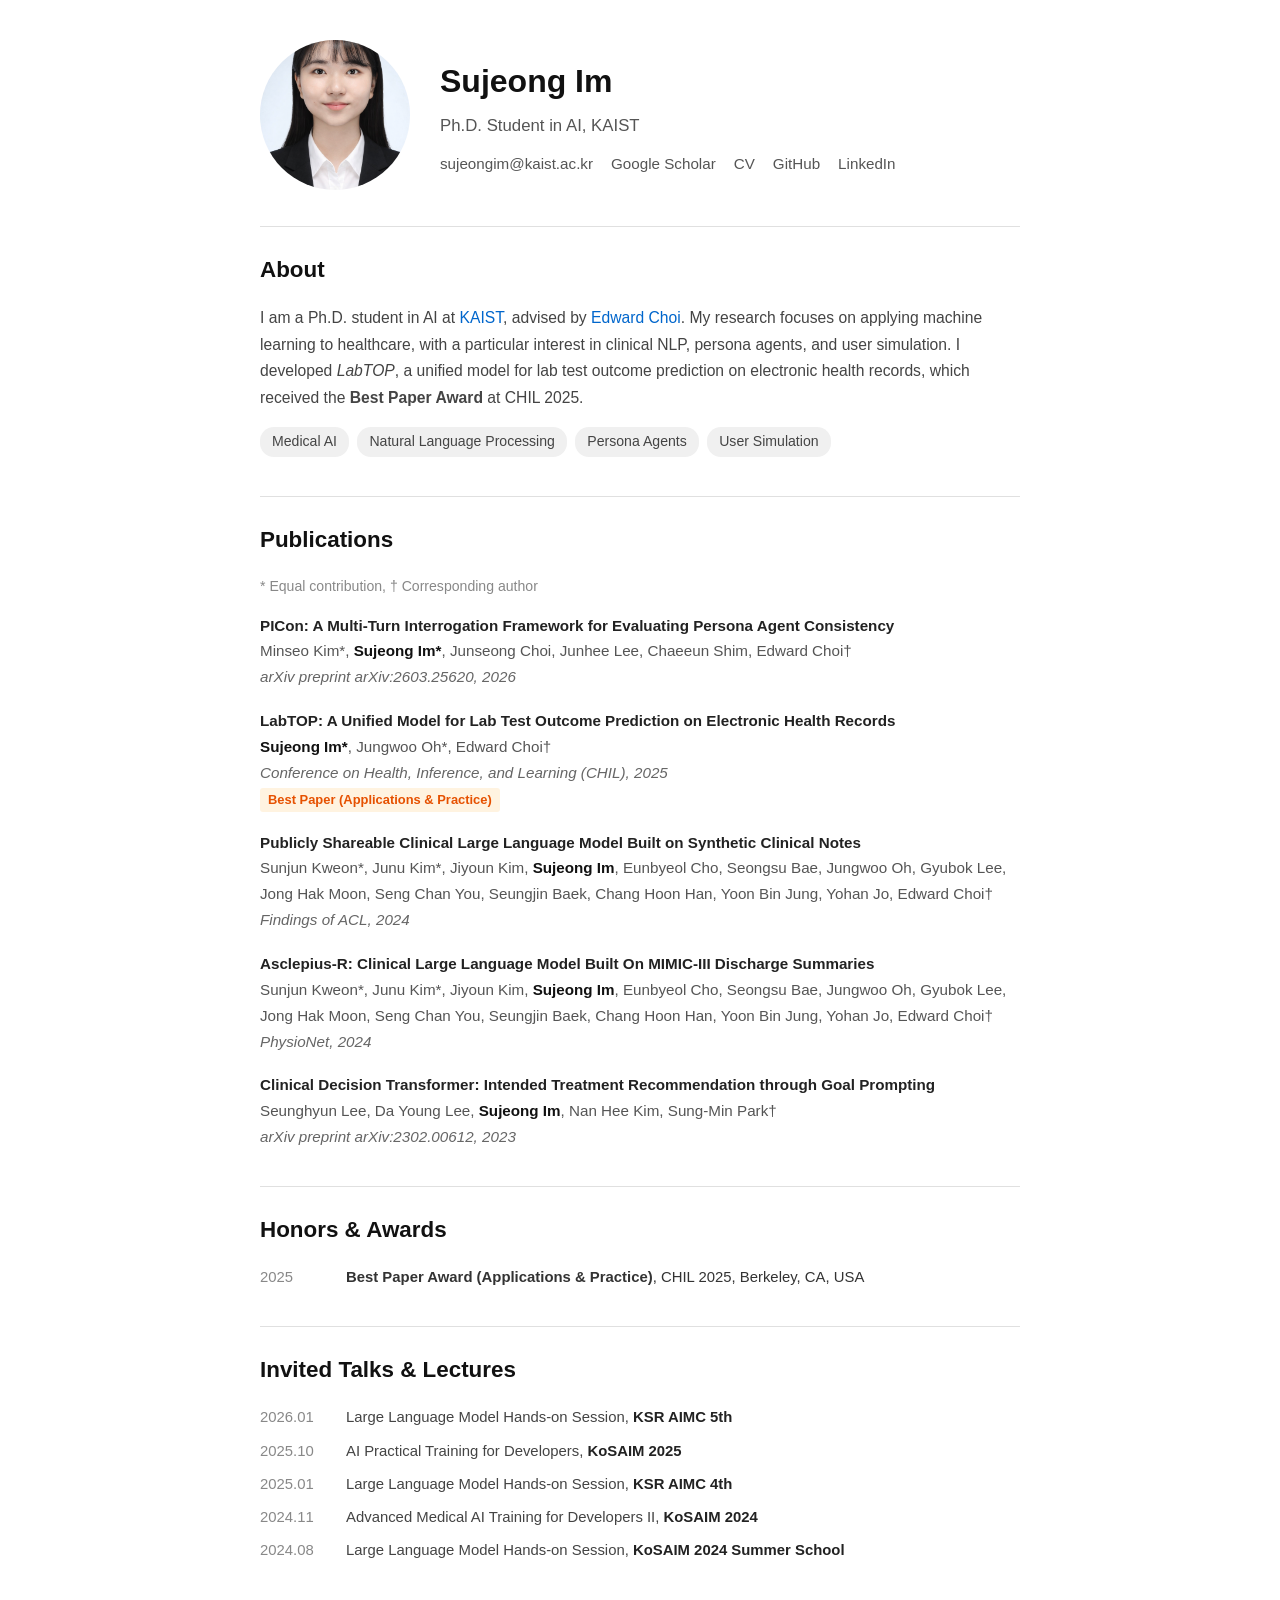
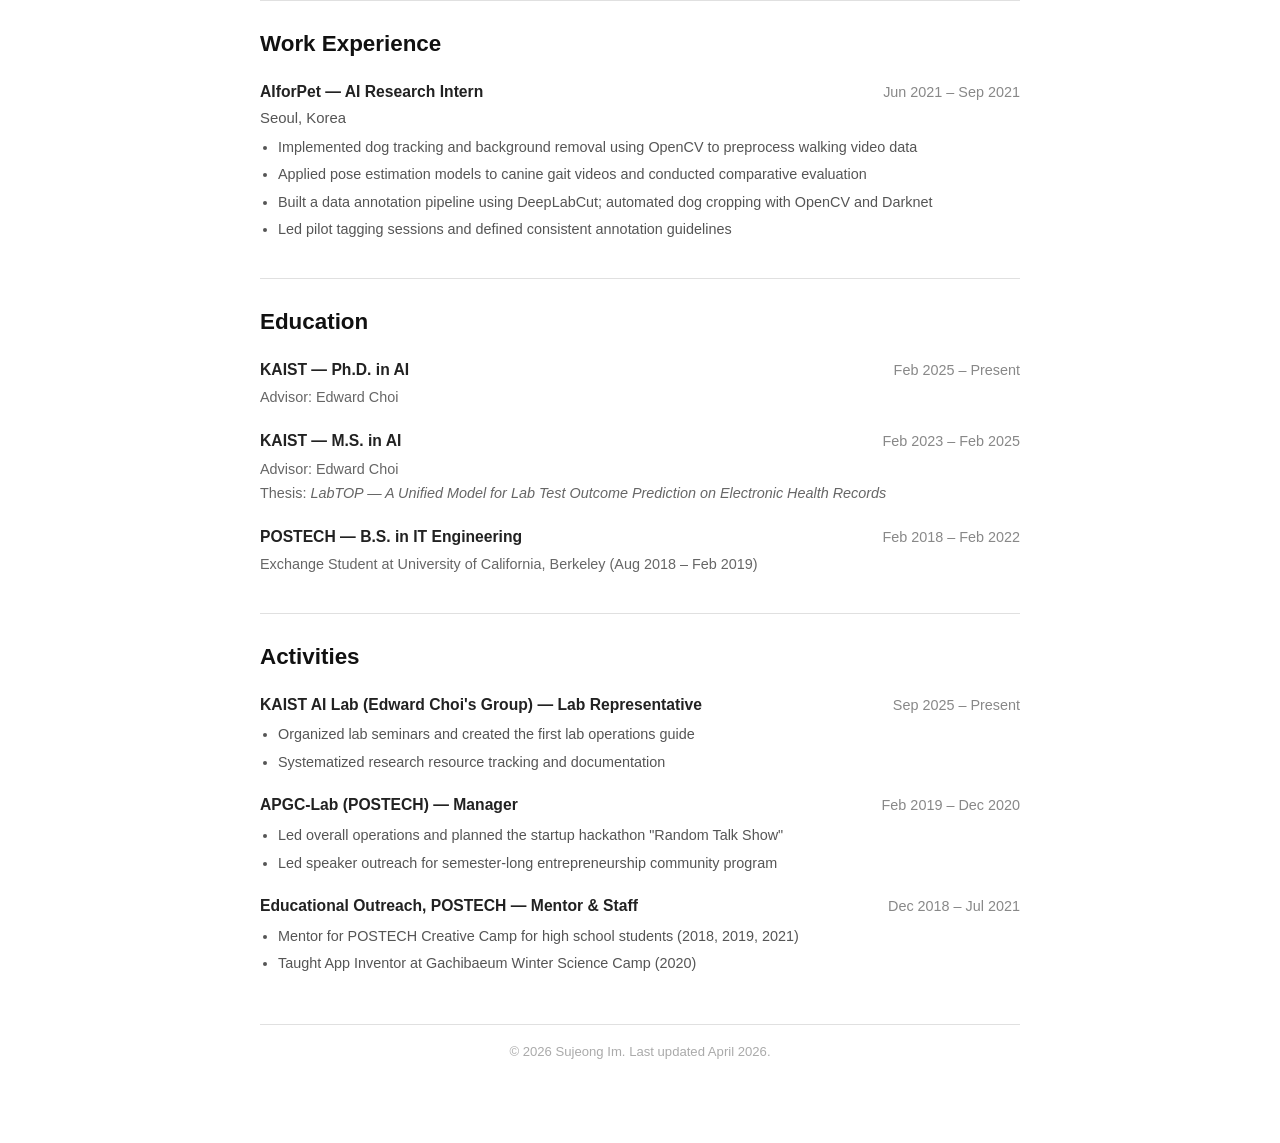
==== commit 4e32cb2c: "add : profile and cv" ====
--- a/index.html
+++ b/index.html
@@ -255,7 +255,7 @@
 
         <!-- ===== Profile ===== -->
         <div class="profile">
-            <img class="profile-photo" src="profile.jpg" alt="Sujeong Im">
+            <img class="profile-photo" src="sjim_profile.png" alt="Sujeong Im">
             <div class="profile-info">
                 <h1>Sujeong Im</h1>
                 <div class="title">Ph.D. Student in AI, KAIST</div>
@@ -315,7 +315,7 @@
             <div class="pub-item">
                 <div class="pub-title">Asclepius-R: Clinical Large Language Model Built On MIMIC-III Discharge Summaries</div>
                 <div class="pub-authors">Sunjun Kweon*, Junu Kim*, Jiyoun Kim, <strong>Sujeong Im</strong>, Eunbyeol Cho, Seongsu Bae, Jungwoo Oh, Gyubok Lee, Jong Hak Moon, Seng Chan You, Seungjin Baek, Chang Hoon Han, Yoon Bin Jung, Yohan Jo, Edward Choi&dagger;</div>
-                <div class="pub-venue">2024</div>
+                <div class="pub-venue">PhysioNet, 2024</div>
             </div>
 
             <div class="pub-item">
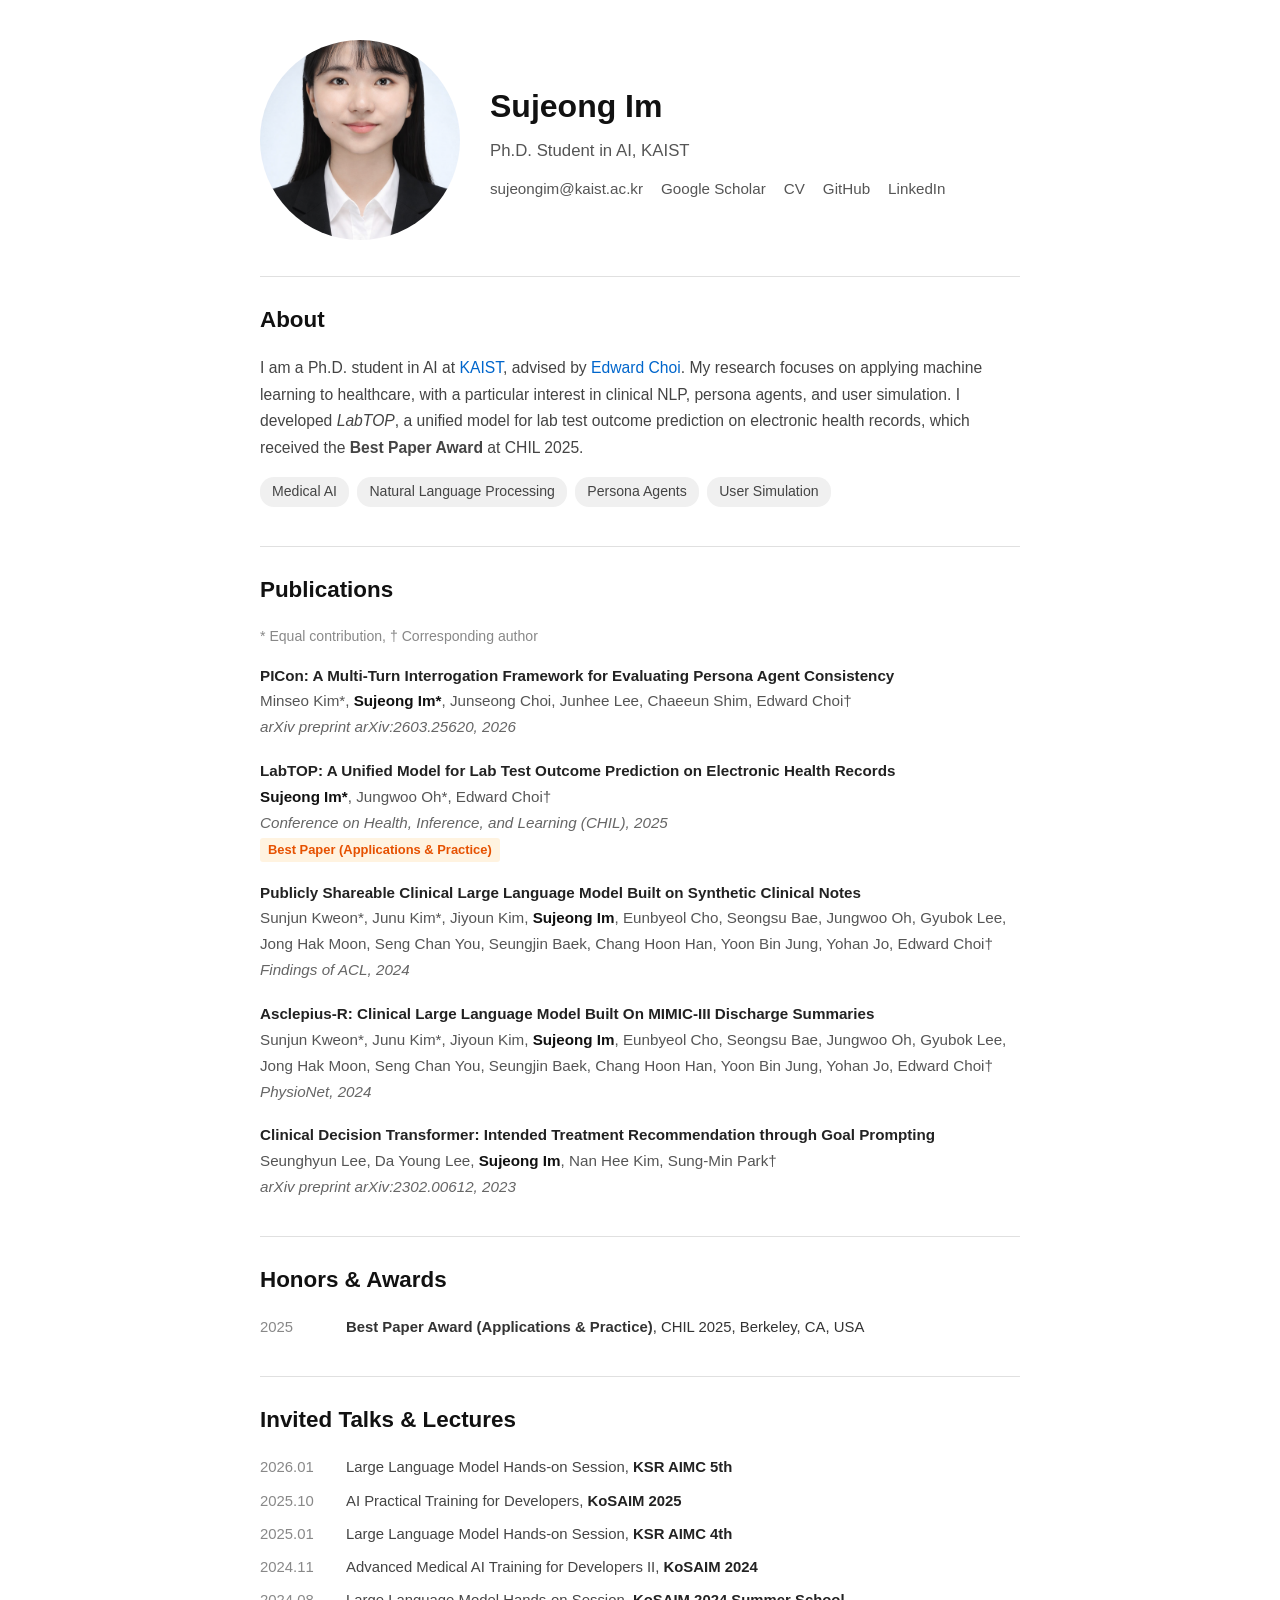
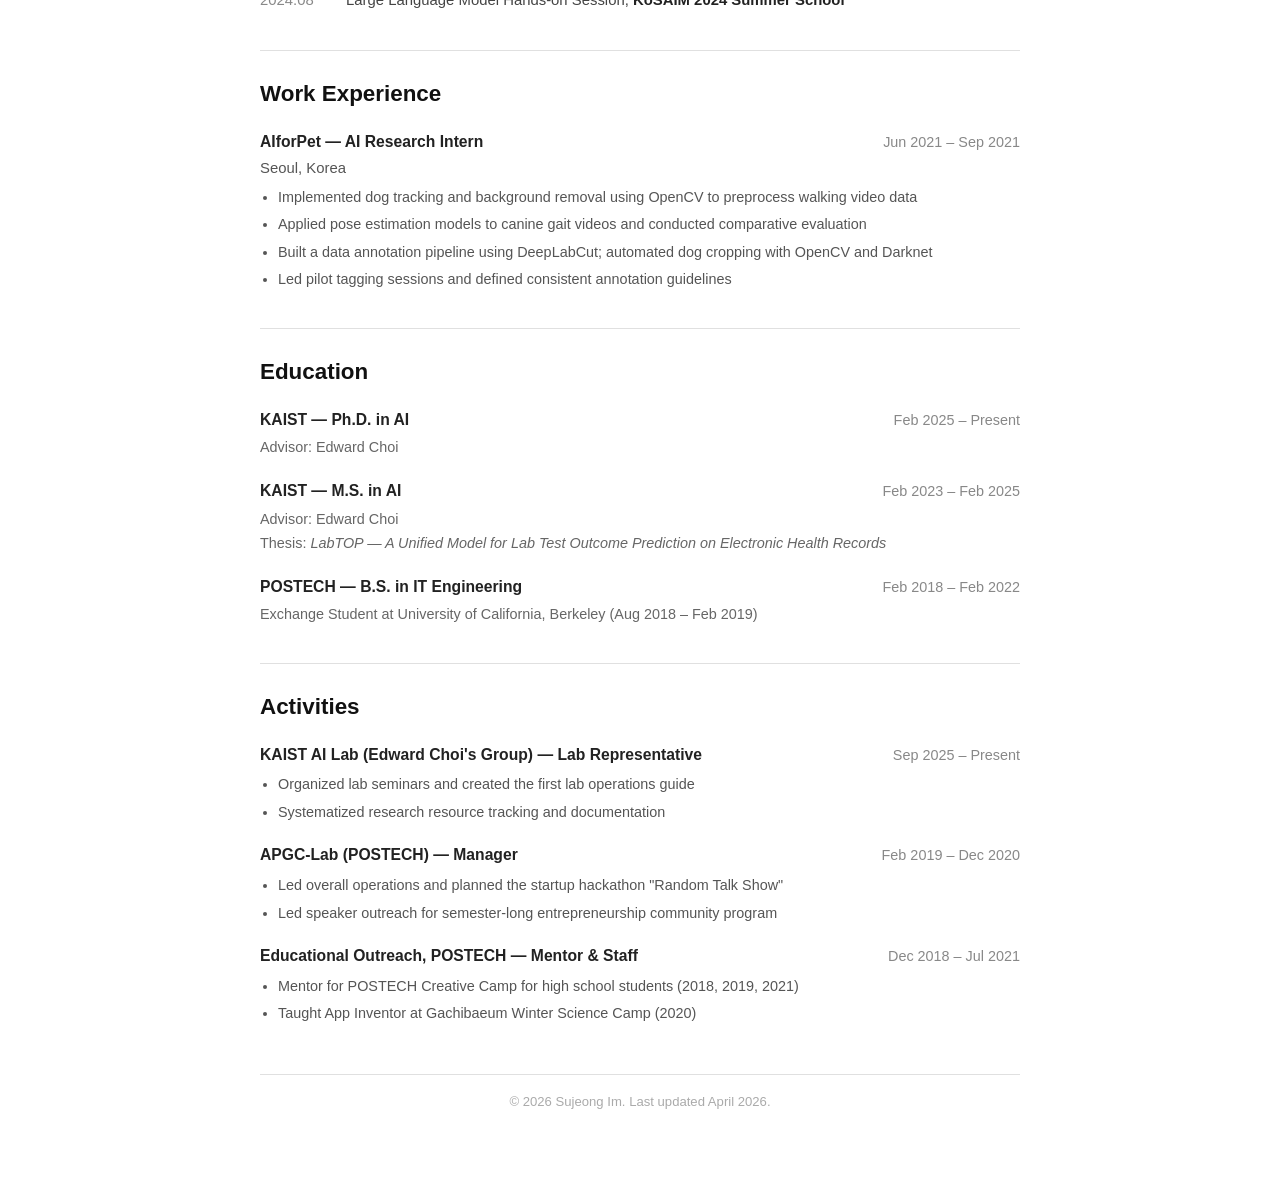
==== commit c4971b92: "resize profile" ====
--- a/index.html
+++ b/index.html
@@ -32,8 +32,8 @@
         }
 
         .profile-photo {
-            width: 150px;
-            height: 150px;
+            width: 200px;
+            height: 200px;
             border-radius: 50%;
             object-fit: cover;
             flex-shrink: 0;
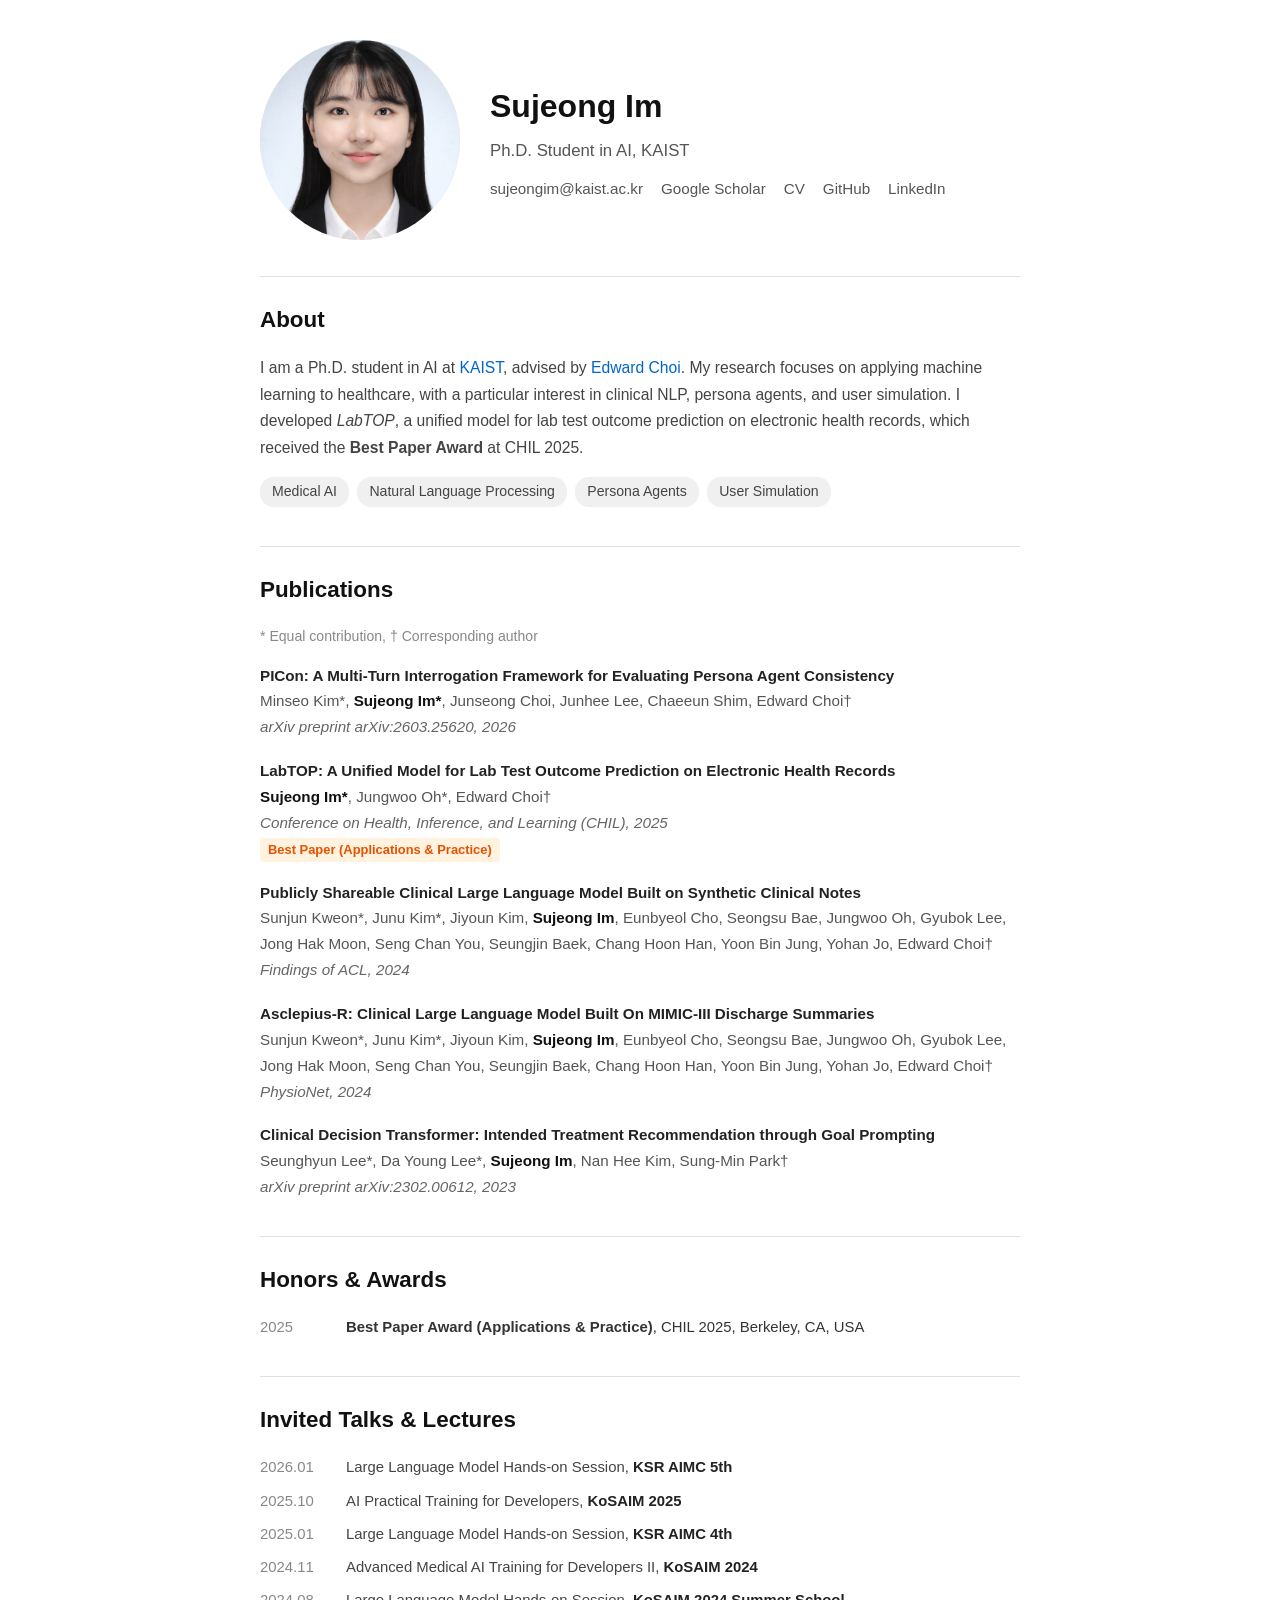
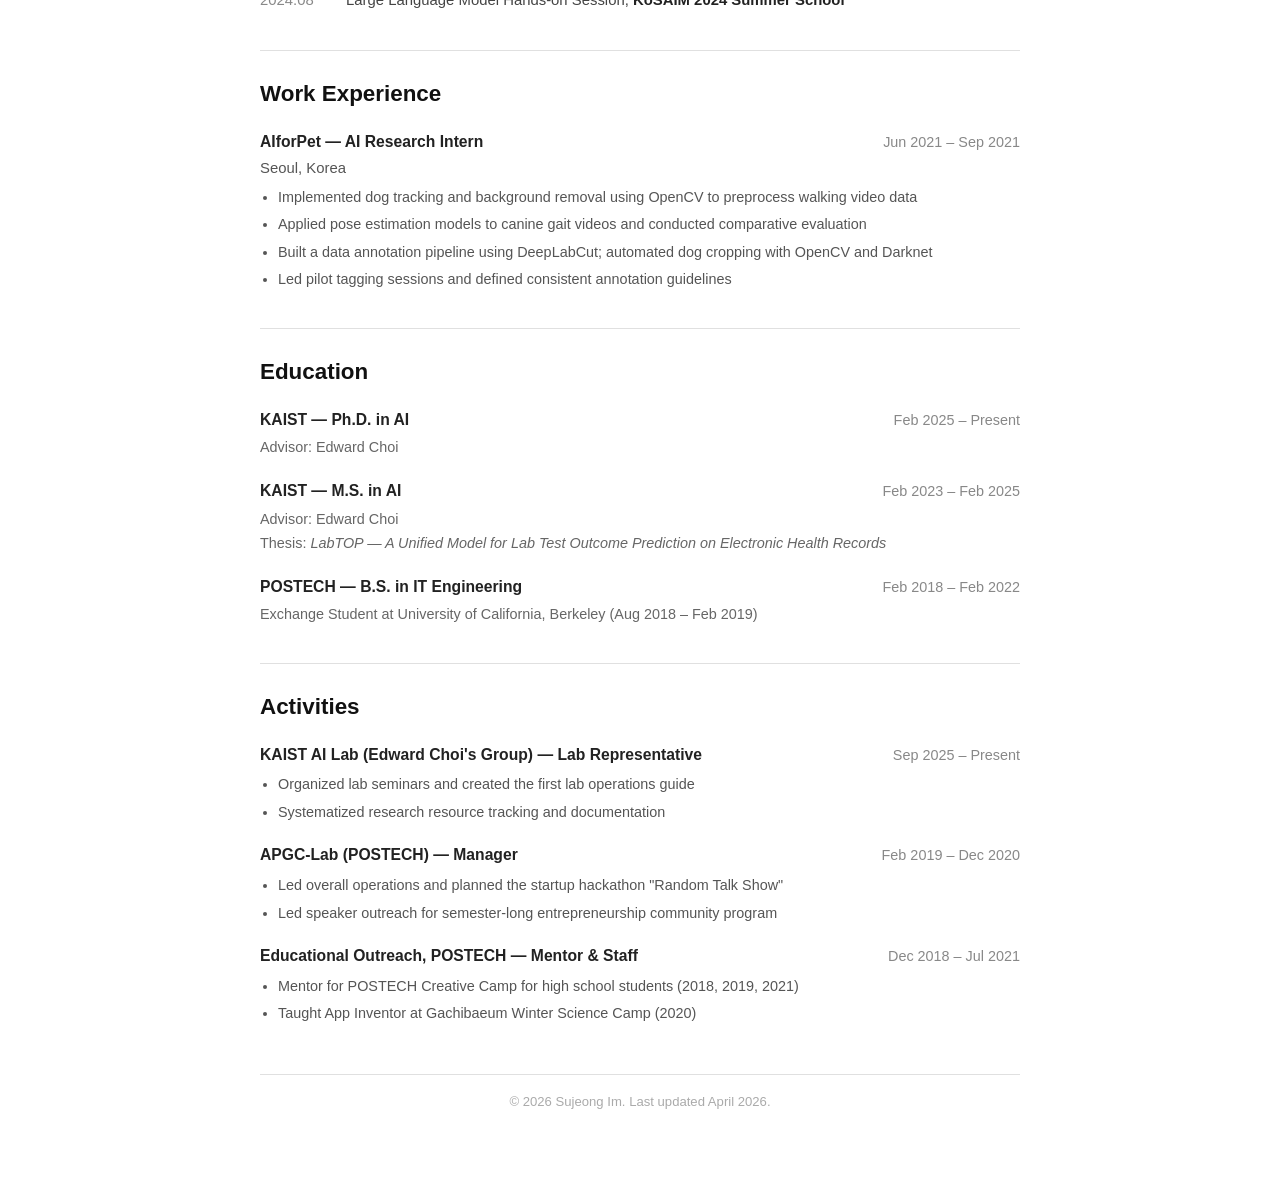
==== commit c38acc23: "edit : typo" ====
--- a/index.html
+++ b/index.html
@@ -36,6 +36,7 @@
             height: 200px;
             border-radius: 50%;
             object-fit: cover;
+            object-position: center 20%;
             flex-shrink: 0;
             background: #e0e0e0;
         }
@@ -320,7 +321,7 @@
 
             <div class="pub-item">
                 <div class="pub-title">Clinical Decision Transformer: Intended Treatment Recommendation through Goal Prompting</div>
-                <div class="pub-authors">Seunghyun Lee, Da Young Lee, <strong>Sujeong Im</strong>, Nan Hee Kim, Sung-Min Park&dagger;</div>
+                <div class="pub-authors">Seunghyun Lee*, Da Young Lee*, <strong>Sujeong Im</strong>, Nan Hee Kim, Sung-Min Park&dagger;</div>
                 <div class="pub-venue">arXiv preprint arXiv:2302.00612, 2023</div>
             </div>
         </section>
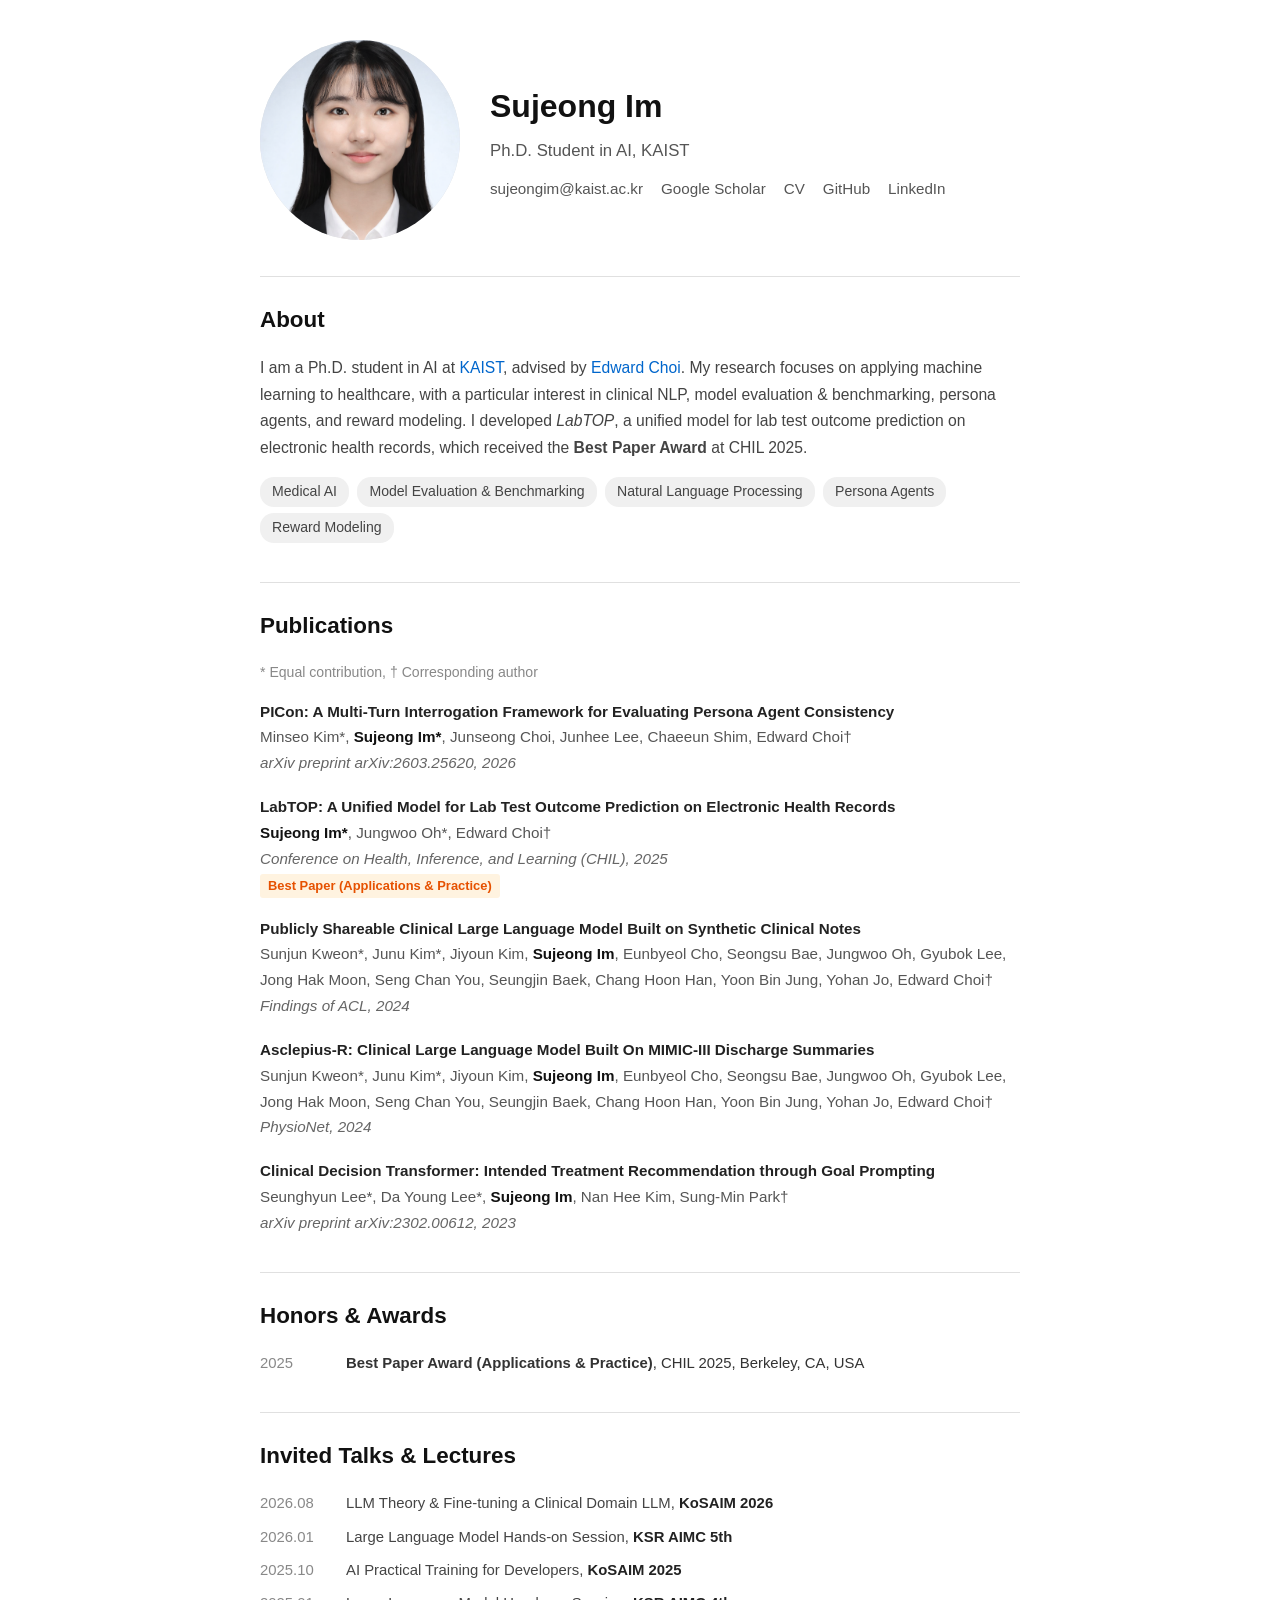
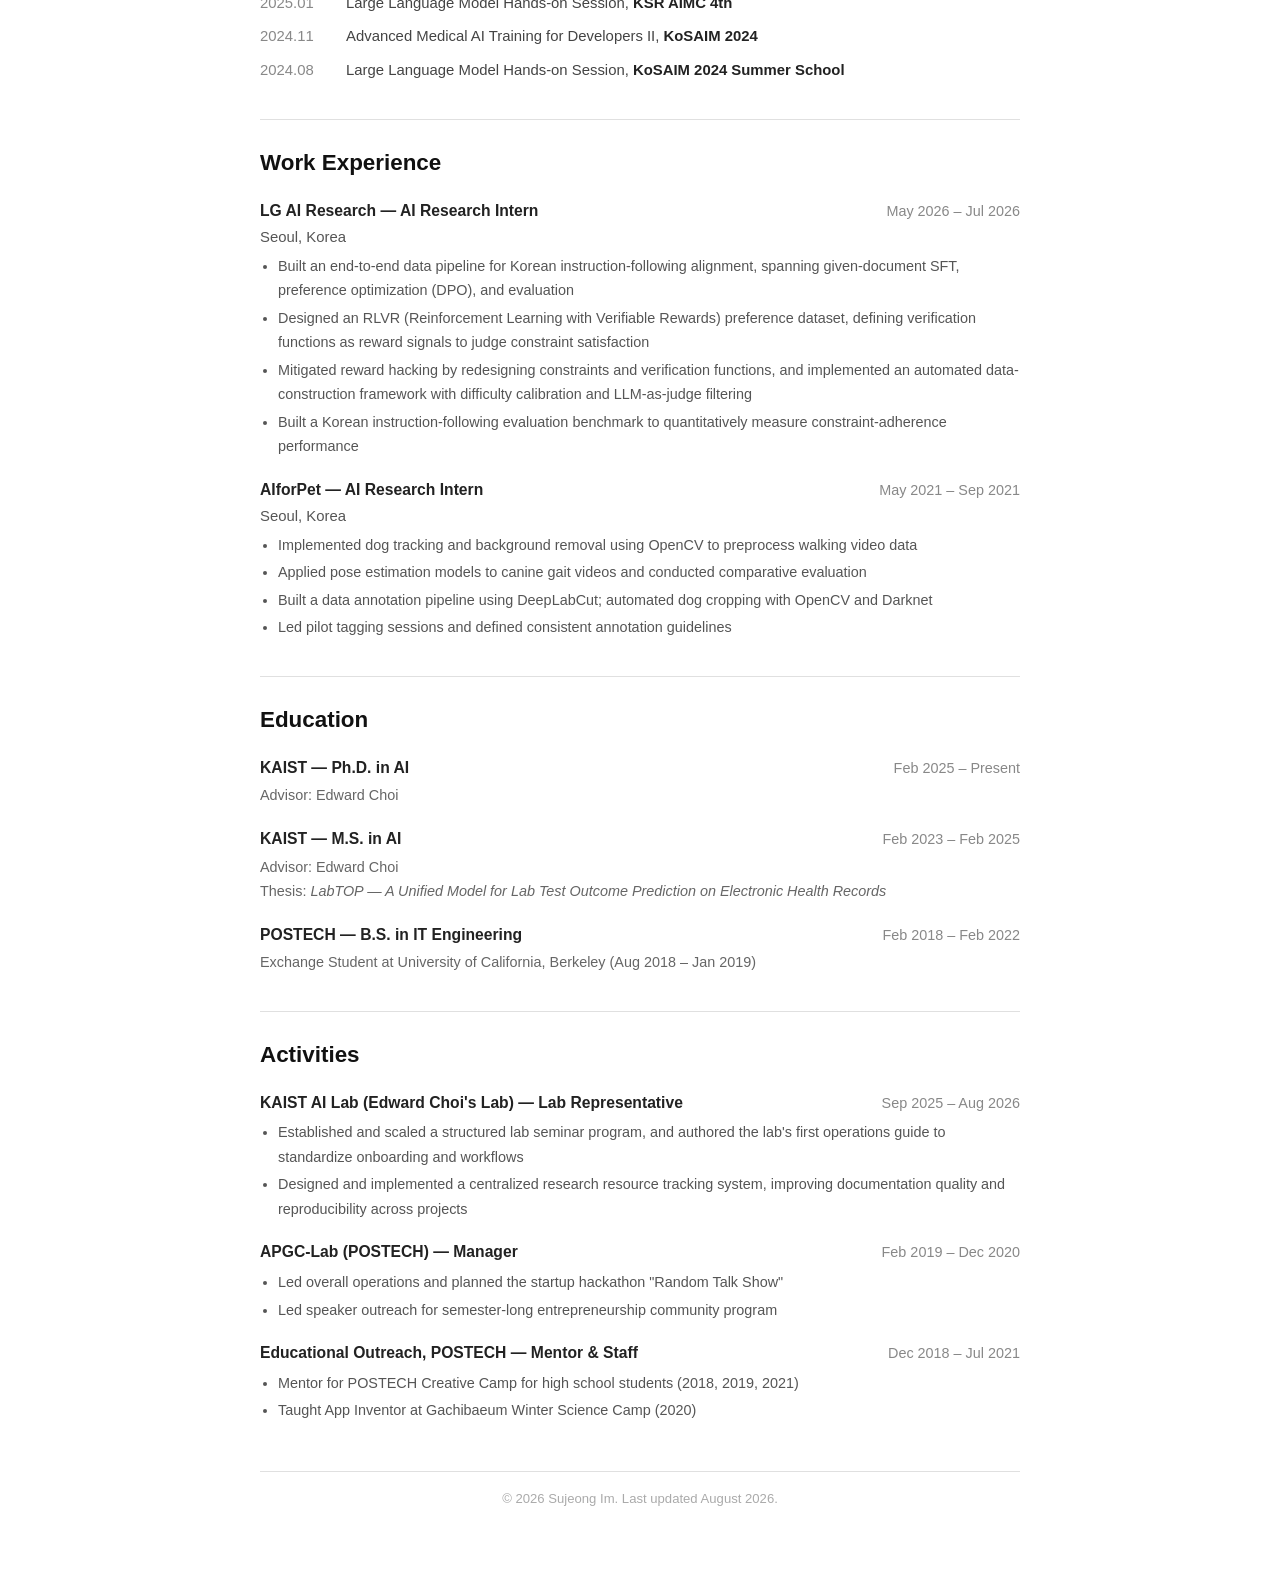
==== commit 2030c02e: "update info" ====
--- a/index.html
+++ b/index.html
@@ -277,15 +277,16 @@
                 I am a Ph.D. student in AI at <a href="https://www.kaist.ac.kr/" target="_blank">KAIST</a>,
                 advised by <a href="https://mp2893.com/" target="_blank">Edward Choi</a>.
                 My research focuses on applying machine learning to healthcare, with a particular interest in
-                clinical NLP, persona agents, and user simulation.
+                clinical NLP, model evaluation &amp; benchmarking, persona agents, and reward modeling.
                 I developed <em>LabTOP</em>, a unified model for lab test outcome prediction on electronic health records,
                 which received the <strong>Best Paper Award</strong> at CHIL 2025.
             </p>
             <div class="research-interests">
                 <span>Medical AI</span>
+                <span>Model Evaluation &amp; Benchmarking</span>
                 <span>Natural Language Processing</span>
                 <span>Persona Agents</span>
-                <span>User Simulation</span>
+                <span>Reward Modeling</span>
             </div>
         </section>
 
@@ -340,6 +341,10 @@
             <h2>Invited Talks & Lectures</h2>
             <div class="talks-list">
                 <div class="talk-item">
+                    <div class="talk-date">2026.08</div>
+                    <div class="talk-title">LLM Theory &amp; Fine-tuning a Clinical Domain LLM, <strong>KoSAIM 2026</strong></div>
+                </div>
+                <div class="talk-item">
                     <div class="talk-date">2026.01</div>
                     <div class="talk-title">Large Language Model Hands-on Session, <strong>KSR AIMC 5th</strong></div>
                 </div>
@@ -367,8 +372,21 @@
             <h2>Work Experience</h2>
             <div class="entry">
                 <div class="entry-header">
+                    <div class="entry-title">LG AI Research &mdash; AI Research Intern</div>
+                    <div class="entry-date">May 2026 &ndash; Jul 2026</div>
+                </div>
+                <div class="entry-sub">Seoul, Korea</div>
+                <ul>
+                    <li>Built an end-to-end data pipeline for Korean instruction-following alignment, spanning given-document SFT, preference optimization (DPO), and evaluation</li>
+                    <li>Designed an RLVR (Reinforcement Learning with Verifiable Rewards) preference dataset, defining verification functions as reward signals to judge constraint satisfaction</li>
+                    <li>Mitigated reward hacking by redesigning constraints and verification functions, and implemented an automated data-construction framework with difficulty calibration and LLM-as-judge filtering</li>
+                    <li>Built a Korean instruction-following evaluation benchmark to quantitatively measure constraint-adherence performance</li>
+                </ul>
+            </div>
+            <div class="entry">
+                <div class="entry-header">
                     <div class="entry-title">AIforPet &mdash; AI Research Intern</div>
-                    <div class="entry-date">Jun 2021 &ndash; Sep 2021</div>
+                    <div class="entry-date">May 2021 &ndash; Sep 2021</div>
                 </div>
                 <div class="entry-sub">Seoul, Korea</div>
                 <ul>
@@ -402,7 +420,7 @@
                     <div class="entry-title">POSTECH &mdash; B.S. in IT Engineering</div>
                     <div class="entry-date">Feb 2018 &ndash; Feb 2022</div>
                 </div>
-                <div class="entry-details">Exchange Student at University of California, Berkeley (Aug 2018 &ndash; Feb 2019)</div>
+                <div class="entry-details">Exchange Student at University of California, Berkeley (Aug 2018 &ndash; Jan 2019)</div>
             </div>
         </section>
 
@@ -411,12 +429,12 @@
             <h2>Activities</h2>
             <div class="entry">
                 <div class="entry-header">
-                    <div class="entry-title">KAIST AI Lab (Edward Choi's Group) &mdash; Lab Representative</div>
-                    <div class="entry-date">Sep 2025 &ndash; Present</div>
+                    <div class="entry-title">KAIST AI Lab (Edward Choi's Lab) &mdash; Lab Representative</div>
+                    <div class="entry-date">Sep 2025 &ndash; Aug 2026</div>
                 </div>
                 <ul>
-                    <li>Organized lab seminars and created the first lab operations guide</li>
-                    <li>Systematized research resource tracking and documentation</li>
+                    <li>Established and scaled a structured lab seminar program, and authored the lab's first operations guide to standardize onboarding and workflows</li>
+                    <li>Designed and implemented a centralized research resource tracking system, improving documentation quality and reproducibility across projects</li>
                 </ul>
             </div>
             <div class="entry">
@@ -442,7 +460,7 @@
         </section>
 
         <footer>
-            &copy; 2026 Sujeong Im. Last updated April 2026.
+            &copy; 2026 Sujeong Im. Last updated August 2026.
         </footer>
     </div>
 </body>
